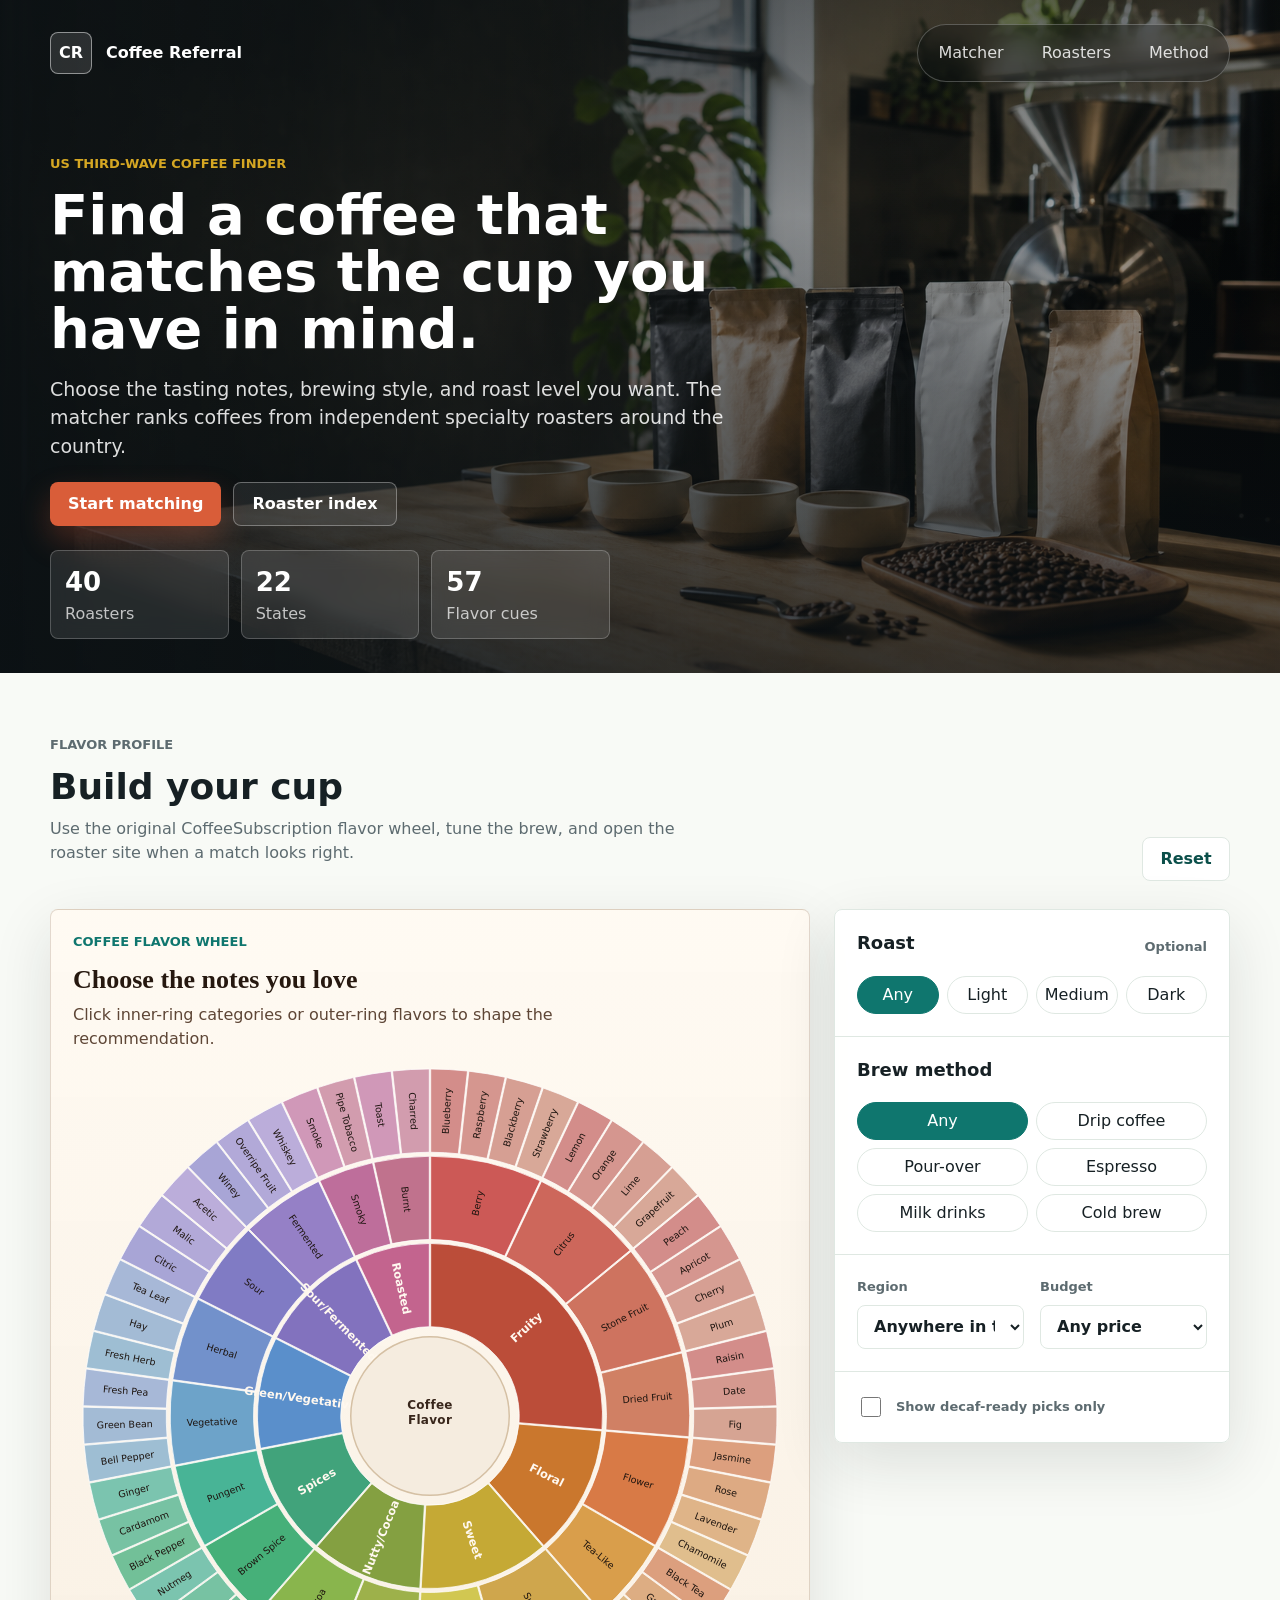
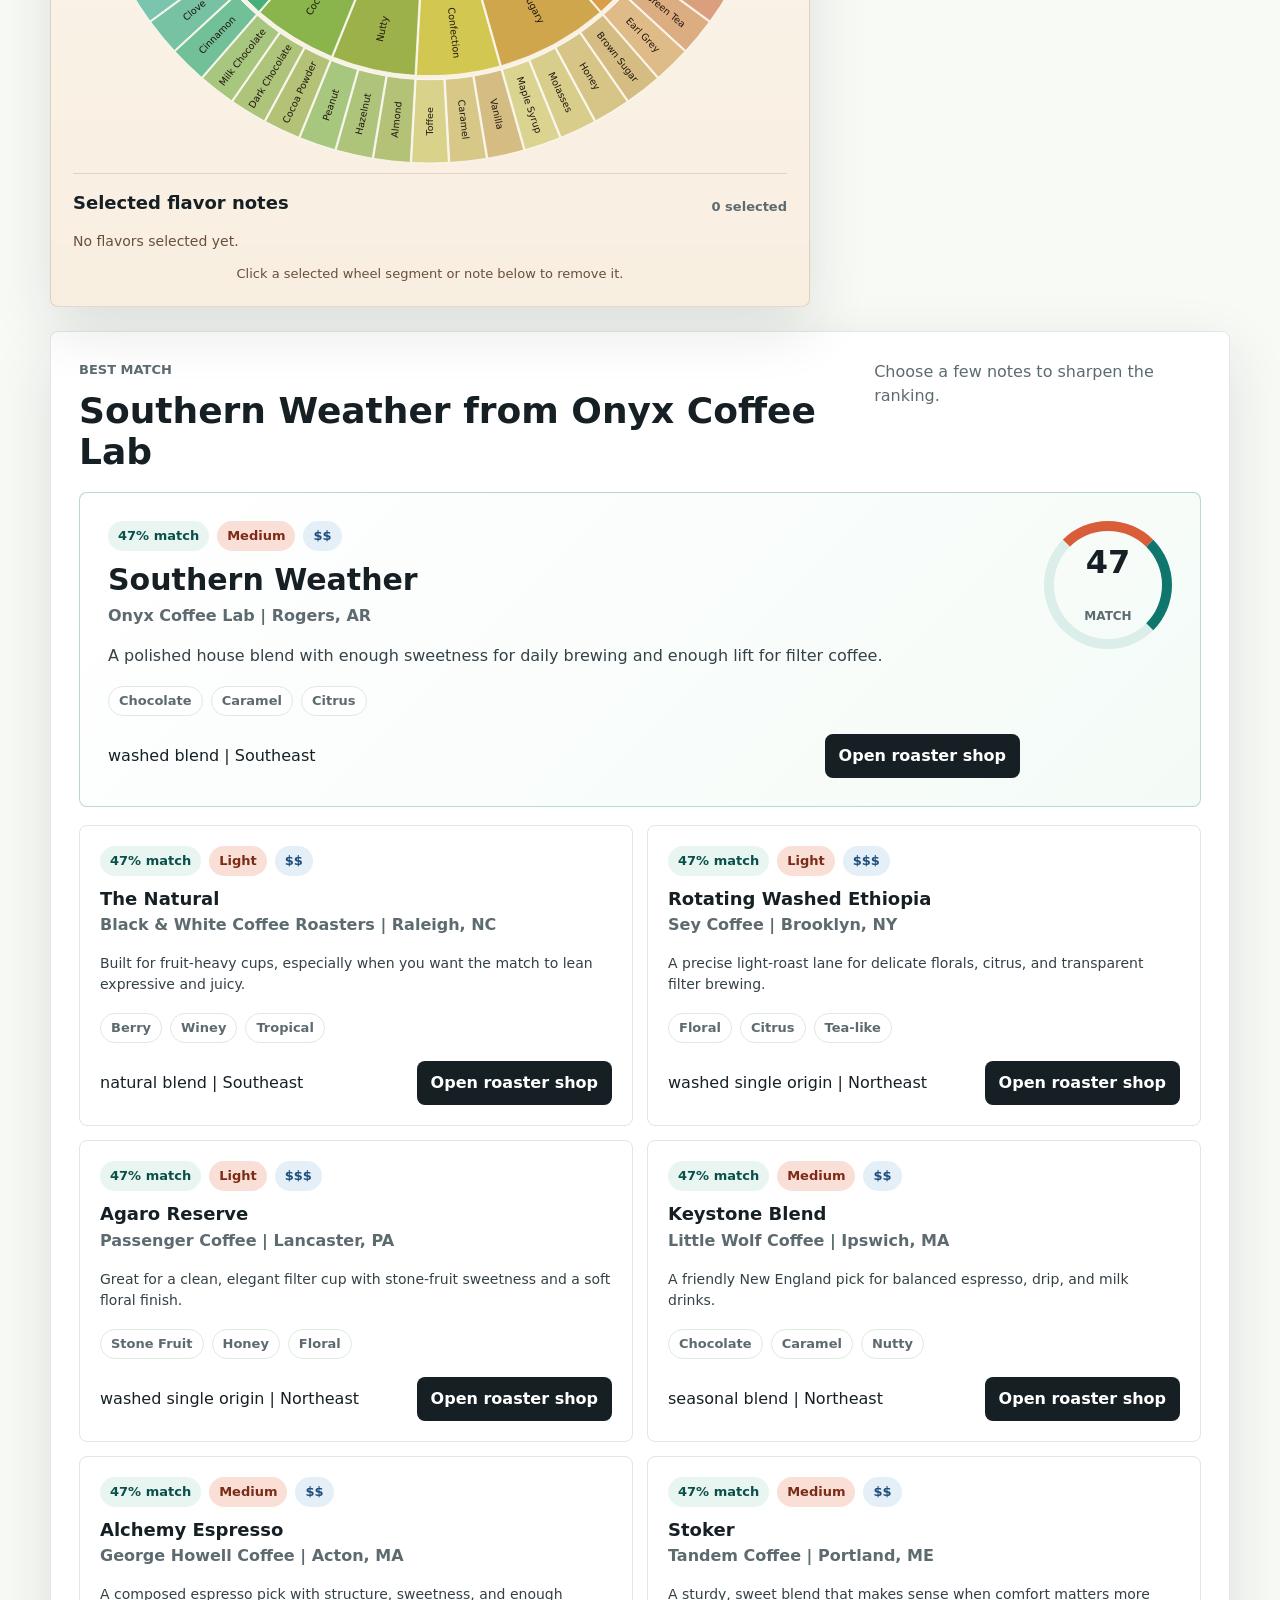
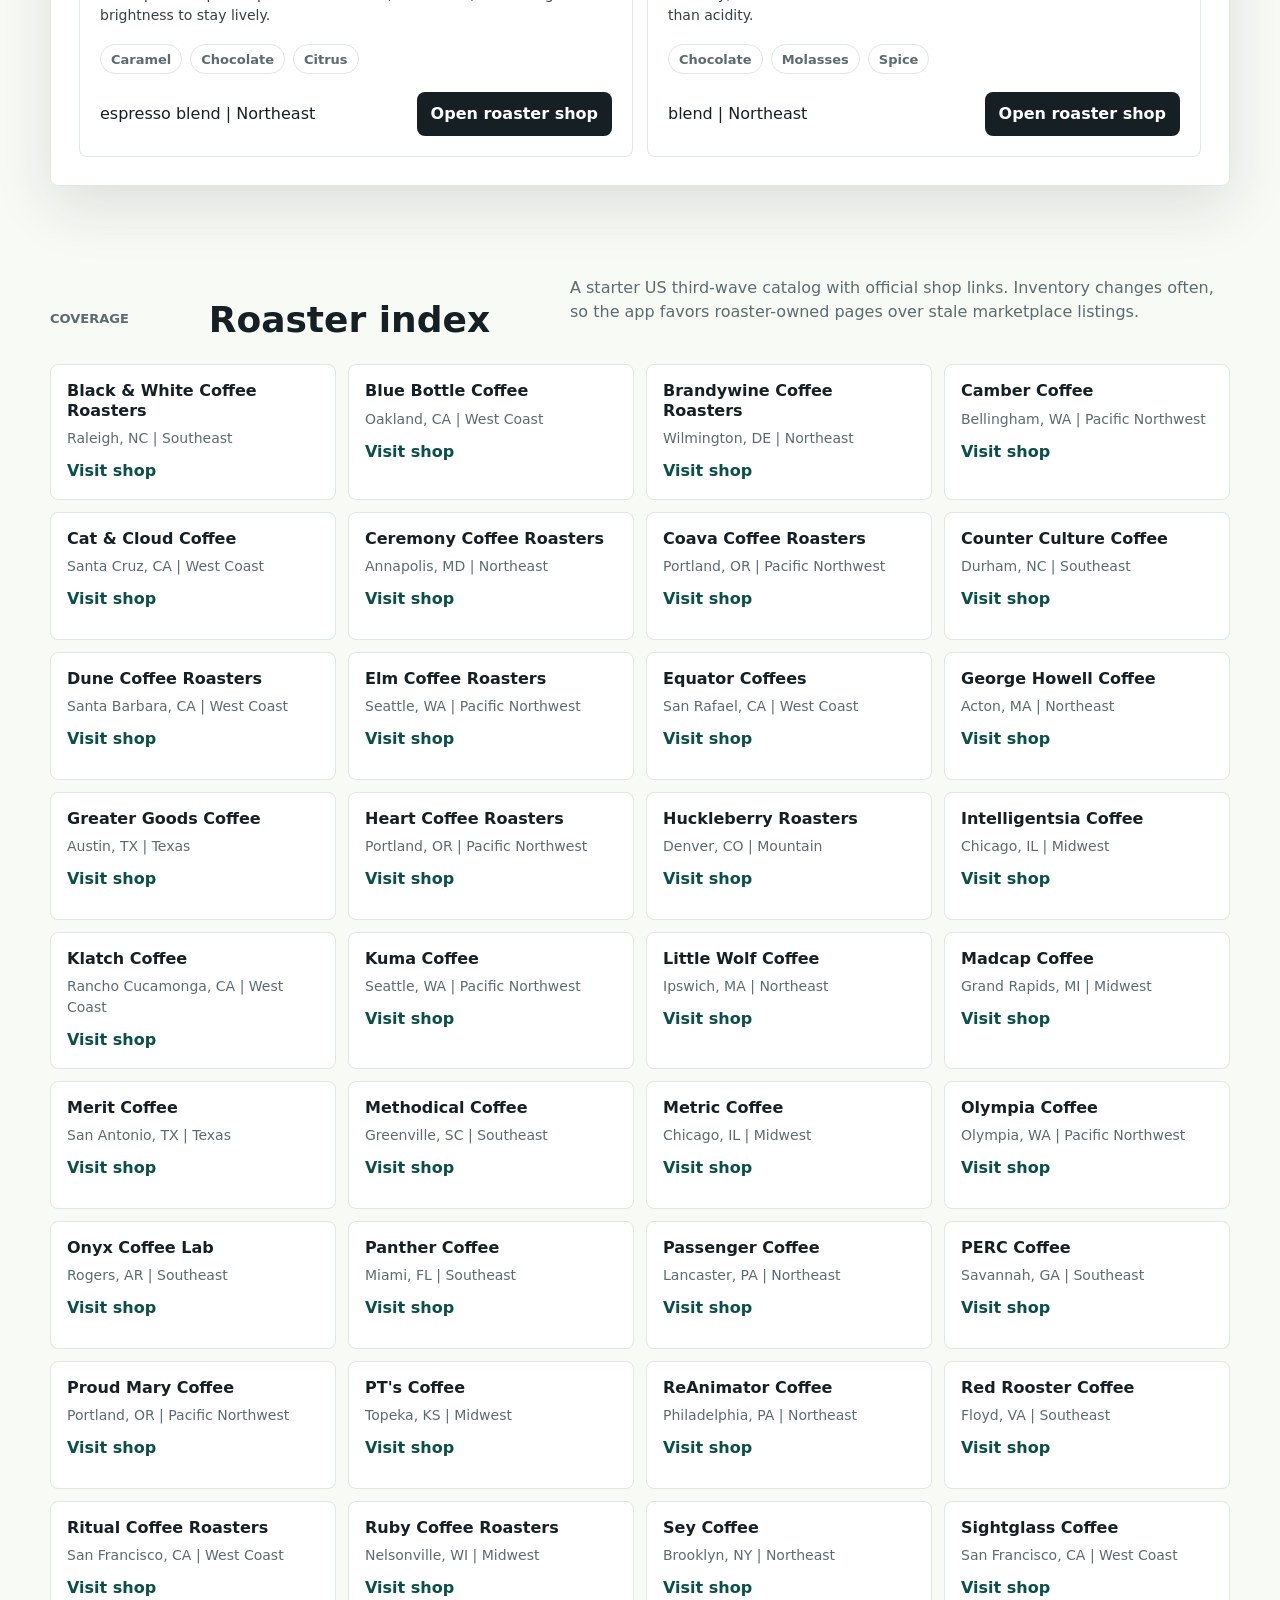
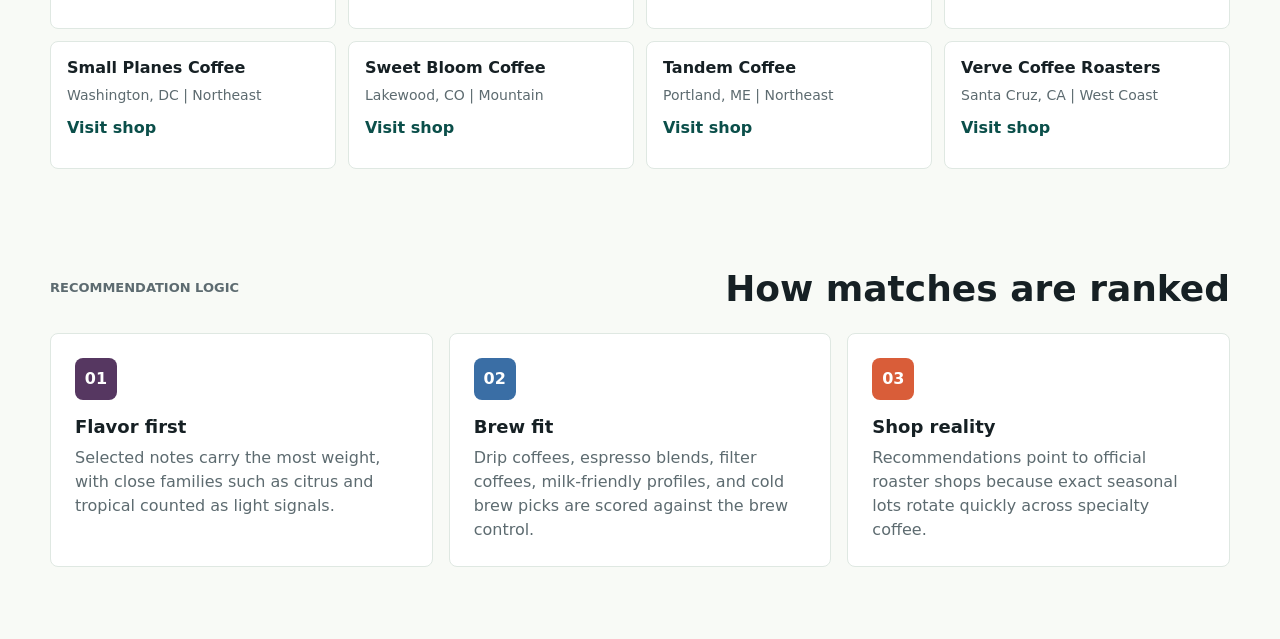
==== index.html @ 5229f2b5 "Removed the Adventure slider and added in Drip coffee." ====
<!doctype html>
<html lang="en">
  <head>
    <meta charset="utf-8">
    <meta name="viewport" content="width=device-width, initial-scale=1">
    <title>Coffee Referral | US Third-Wave Coffee Finder</title>
    <meta
      name="description"
      content="A flavor-first recommendation site for finding coffees from US third-wave roasters."
    >
    <link rel="stylesheet" href="styles.css?v=3">
    <script src="vendor/d3.min.js" defer></script>
    <script src="flavor-wheel.js?v=3" defer></script>
    <script src="app.js?v=3" defer></script>
  </head>
  <body>
    <header class="hero">
      <img
        class="hero__image"
        src="assets/coffee-roastery-hero.png"
        alt="Coffee tasting table with bags, cups, and roasting equipment"
      >
      <div class="hero__shade" aria-hidden="true"></div>

      <nav class="topbar" aria-label="Primary navigation">
        <a class="brand" href="#matcher" aria-label="Coffee Referral home">
          <span class="brand__mark" aria-hidden="true">CR</span>
          <span>Coffee Referral</span>
        </a>
        <div class="topbar__links">
          <a href="#matcher">Matcher</a>
          <a href="#roasterIndex">Roasters</a>
          <a href="#method">Method</a>
        </div>
      </nav>

      <section class="hero__content" aria-label="Coffee Referral introduction">
        <p class="eyebrow">US Third-Wave Coffee Finder</p>
        <h1>Find a coffee that matches the cup you have in mind.</h1>
        <p class="hero__copy">
          Choose the tasting notes, brewing style, and roast level you want. The matcher ranks coffees from independent specialty roasters around the country.
        </p>
        <div class="hero__actions" aria-label="Hero actions">
          <a class="button button--primary" href="#matcher">Start matching</a>
          <a class="button button--ghost" href="#roasterIndex">Roaster index</a>
        </div>
        <dl class="hero__metrics" aria-label="Catalog snapshot">
          <div>
            <dt data-stat="roasters">40</dt>
            <dd>Roasters</dd>
          </div>
          <div>
            <dt data-stat="states">21</dt>
            <dd>States</dd>
          </div>
          <div>
            <dt data-stat="notes">18</dt>
            <dd>Flavor cues</dd>
          </div>
        </dl>
      </section>
    </header>

    <main>
      <section class="match-studio" id="matcher">
        <div class="studio-heading">
          <div>
            <p class="eyebrow eyebrow--dark">Flavor profile</p>
            <h2>Build your cup</h2>
            <p>
              Use the original CoffeeSubscription flavor wheel, tune the brew, and open the roaster site when a match looks right.
            </p>
          </div>
          <button class="icon-button" id="resetButton" type="button" aria-label="Reset matcher">
            Reset
          </button>
        </div>

        <div class="studio-grid">
          <section class="wheel-panel" aria-label="Coffee flavor wheel selector">
            <div class="wheel-panel__header">
              <div>
                <p class="eyebrow eyebrow--dark">Coffee flavor wheel</p>
                <h3>Choose the notes you love</h3>
                <p>Click inner-ring categories or outer-ring flavors to shape the recommendation.</p>
              </div>
              <button class="wheel-panel__clear" id="clearFlavorButton" type="button" hidden>
                Clear
              </button>
            </div>
            <div class="wheel-panel__chart" id="flavorWheel"></div>
            <div class="wheel-panel__selection">
              <div class="block-header">
                <h3>Selected flavor notes</h3>
                <span id="selectedCount">0 selected</span>
              </div>
              <div class="selected-flavors" id="selectedFlavorList">
                <p>No flavors selected yet.</p>
              </div>
            </div>
            <p class="wheel-panel__hint">Click a selected wheel segment or note below to remove it.</p>
          </section>

          <aside class="filter-panel" aria-label="Coffee preference controls">
            <section class="control-block">
              <div class="block-header">
                <h3>Roast</h3>
                <span>Optional</span>
              </div>
              <div class="segmented" data-choice-group="roast" aria-label="Choose roast level">
                <button type="button" class="is-active" data-value="any">Any</button>
                <button type="button" data-value="light">Light</button>
                <button type="button" data-value="medium">Medium</button>
                <button type="button" data-value="dark">Dark</button>
              </div>
            </section>

            <section class="control-block">
              <div class="block-header">
                <h3>Brew method</h3>
              </div>
              <div class="segmented segmented--wrap" data-choice-group="brew" aria-label="Choose brew method">
                <button type="button" class="is-active" data-value="any">Any</button>
                <button type="button" data-value="drip">Drip coffee</button>
                <button type="button" data-value="pour-over">Pour-over</button>
                <button type="button" data-value="espresso">Espresso</button>
                <button type="button" data-value="milk">Milk drinks</button>
                <button type="button" data-value="cold">Cold brew</button>
              </div>
            </section>

            <section class="control-block control-grid">
              <label>
                <span>Region</span>
                <select id="regionSelect">
                  <option value="any">Anywhere in the US</option>
                  <option value="Northeast">Northeast</option>
                  <option value="Southeast">Southeast</option>
                  <option value="Midwest">Midwest</option>
                  <option value="Texas">Texas</option>
                  <option value="Mountain">Mountain</option>
                  <option value="West Coast">West Coast</option>
                  <option value="Pacific Northwest">Pacific Northwest</option>
                </select>
              </label>

              <label>
                <span>Budget</span>
                <select id="budgetSelect">
                  <option value="any">Any price</option>
                  <option value="$">$ everyday</option>
                  <option value="$$">$$ specialty</option>
                  <option value="$$$">$$$ splurge</option>
                </select>
              </label>
            </section>

            <section class="control-block control-block--last">
              <label class="toggle">
                <input id="decafToggle" type="checkbox">
                <span>Show decaf-ready picks only</span>
              </label>
            </section>
          </aside>
        </div>

        <section class="results-panel" aria-label="Recommended coffees">
          <div class="results-toolbar">
            <div>
              <p class="eyebrow eyebrow--dark">Best match</p>
              <h2 id="resultHeadline">Ready when you are</h2>
            </div>
            <p id="selectionSummary">Choose a few notes to sharpen the ranking.</p>
          </div>

          <div id="primaryMatch" aria-live="polite"></div>
          <div class="secondary-grid" id="resultList" aria-label="More recommendations"></div>
        </section>
      </section>

      <section class="roaster-band" id="roasterIndex">
        <div class="section-heading">
          <p class="eyebrow eyebrow--dark">Coverage</p>
          <h2>Roaster index</h2>
          <p>
            A starter US third-wave catalog with official shop links. Inventory changes often, so the app favors roaster-owned pages over stale marketplace listings.
          </p>
        </div>
        <div class="roaster-index" id="roasterGrid"></div>
      </section>

      <section class="method-band" id="method">
        <div class="section-heading">
          <p class="eyebrow eyebrow--dark">Recommendation logic</p>
          <h2>How matches are ranked</h2>
        </div>
        <div class="method-grid">
          <article>
            <span>01</span>
            <h3>Flavor first</h3>
            <p>Selected notes carry the most weight, with close families such as citrus and tropical counted as light signals.</p>
          </article>
          <article>
            <span>02</span>
            <h3>Brew fit</h3>
            <p>Drip coffees, espresso blends, filter coffees, milk-friendly profiles, and cold brew picks are scored against the brew control.</p>
          </article>
          <article>
            <span>03</span>
            <h3>Shop reality</h3>
            <p>Recommendations point to official roaster shops because exact seasonal lots rotate quickly across specialty coffee.</p>
          </article>
        </div>
      </section>
    </main>
  </body>
</html>
---- styles.css ----
:root {
  --ink: #162024;
  --muted: #5d6b70;
  --paper: #f8faf6;
  --surface: #ffffff;
  --line: #dfe8e2;
  --teal: #0f766e;
  --teal-dark: #0b4f4a;
  --coral: #d95d39;
  --gold: #d5a723;
  --plum: #563761;
  --blue: #3a6ea5;
  --shadow: 0 20px 60px rgba(22, 32, 36, 0.12);
}

* {
  box-sizing: border-box;
}

html {
  scroll-behavior: smooth;
}

body {
  margin: 0;
  color: var(--ink);
  background: var(--paper);
  font-family: Inter, ui-sans-serif, system-ui, -apple-system, BlinkMacSystemFont, "Segoe UI", sans-serif;
  font-size: 16px;
  line-height: 1.5;
}

body,
button,
input,
select {
  letter-spacing: 0;
}

a {
  color: inherit;
  text-decoration: none;
}

button,
select,
input {
  font: inherit;
}

button {
  cursor: pointer;
}

.hero {
  position: relative;
  min-height: 560px;
  display: grid;
  align-items: stretch;
  overflow: hidden;
  color: #fff;
}

.hero__image,
.hero__shade {
  position: absolute;
  inset: 0;
  width: 100%;
  height: 100%;
}

.hero__image {
  object-fit: cover;
  object-position: center;
}

.hero__shade {
  background:
    linear-gradient(90deg, rgba(12, 18, 21, 0.78), rgba(12, 18, 21, 0.44) 45%, rgba(12, 18, 21, 0.18)),
    linear-gradient(180deg, rgba(12, 18, 21, 0.5), rgba(12, 18, 21, 0.18) 32%, rgba(12, 18, 21, 0.72));
}

.topbar,
.hero__content {
  position: relative;
  z-index: 1;
  width: min(1180px, calc(100% - 40px));
  margin: 0 auto;
}

.topbar {
  display: flex;
  justify-content: space-between;
  align-items: center;
  gap: 24px;
  padding: 24px 0;
}

.brand,
.topbar__links {
  display: flex;
  align-items: center;
  gap: 14px;
}

.brand {
  font-weight: 800;
}

.brand__mark {
  display: grid;
  place-items: center;
  width: 42px;
  height: 42px;
  border: 1px solid rgba(255, 255, 255, 0.48);
  background: rgba(255, 255, 255, 0.12);
  border-radius: 8px;
}

.topbar__links {
  padding: 8px;
  border: 1px solid rgba(255, 255, 255, 0.24);
  background: rgba(11, 16, 18, 0.28);
  border-radius: 999px;
  backdrop-filter: blur(12px);
}

.topbar__links a {
  padding: 8px 12px;
  border-radius: 999px;
  color: rgba(255, 255, 255, 0.84);
}

.topbar__links a:hover,
.topbar__links a:focus-visible {
  color: #fff;
  background: rgba(255, 255, 255, 0.12);
  outline: none;
}

.hero__content {
  align-self: end;
  padding: 48px 0 34px;
}

.eyebrow {
  margin: 0 0 12px;
  color: var(--gold);
  font-size: 13px;
  font-weight: 800;
  text-transform: uppercase;
}

.eyebrow--dark {
  color: var(--teal);
}

h1,
h2,
h3,
p {
  margin-top: 0;
}

h1 {
  max-width: 790px;
  margin-bottom: 18px;
  font-size: 56px;
  line-height: 1.02;
}

h2 {
  margin-bottom: 10px;
  font-size: 36px;
  line-height: 1.12;
}

h3 {
  margin-bottom: 8px;
  font-size: 18px;
  line-height: 1.2;
}

.hero__copy {
  max-width: 680px;
  color: rgba(255, 255, 255, 0.86);
  font-size: 19px;
}

.hero__actions {
  display: flex;
  flex-wrap: wrap;
  gap: 12px;
  margin-top: 22px;
}

.button,
.icon-button,
.shop-link {
  display: inline-flex;
  align-items: center;
  justify-content: center;
  min-height: 44px;
  border-radius: 8px;
  font-weight: 800;
  transition: transform 160ms ease, box-shadow 160ms ease, background 160ms ease, border-color 160ms ease;
}

.button {
  padding: 0 18px;
}

.button:hover,
.icon-button:hover,
.shop-link:hover {
  transform: translateY(-1px);
}

.button--primary {
  color: #fff;
  background: var(--coral);
  box-shadow: 0 14px 30px rgba(217, 93, 57, 0.28);
}

.button--ghost {
  border: 1px solid rgba(255, 255, 255, 0.32);
  color: #fff;
  background: rgba(255, 255, 255, 0.08);
}

.hero__metrics {
  display: grid;
  grid-template-columns: repeat(3, minmax(120px, 1fr));
  gap: 12px;
  max-width: 560px;
  margin: 24px 0 0;
}

.hero__metrics div {
  padding: 12px 14px;
  border: 1px solid rgba(255, 255, 255, 0.22);
  background: rgba(255, 255, 255, 0.1);
  border-radius: 8px;
  backdrop-filter: blur(10px);
}

.hero__metrics dt {
  font-size: 26px;
  font-weight: 900;
}

.hero__metrics dd {
  margin: 0;
  color: rgba(255, 255, 255, 0.72);
}

.match-studio,
.roaster-band,
.method-band {
  width: min(1180px, calc(100% - 40px));
  margin: 0 auto;
}

.match-studio {
  padding: 62px 0;
}

.studio-heading,
.section-heading,
.results-toolbar {
  display: flex;
  justify-content: space-between;
  align-items: end;
  gap: 28px;
}

.studio-heading p,
.section-heading p,
.results-toolbar p {
  max-width: 660px;
  color: var(--muted);
}

.icon-button {
  min-width: 88px;
  padding: 0 16px;
  border: 1px solid var(--line);
  color: var(--teal-dark);
  background: var(--surface);
}

.studio-grid {
  display: grid;
  grid-template-columns: minmax(0, 760px) minmax(300px, 1fr);
  gap: 24px;
  margin-top: 28px;
  align-items: start;
}

.wheel-panel,
.filter-panel,
.results-panel {
  border: 1px solid var(--line);
  background: rgba(255, 255, 255, 0.92);
  border-radius: 8px;
  box-shadow: var(--shadow);
}

.filter-panel {
  position: sticky;
  top: 18px;
}

.wheel-panel {
  padding: 22px;
  background: linear-gradient(180deg, rgba(255, 250, 242, 0.95), rgba(248, 238, 224, 0.98));
  border-color: rgba(100, 66, 42, 0.18);
}

.wheel-panel__header {
  display: flex;
  justify-content: space-between;
  align-items: start;
  gap: 20px;
}

.wheel-panel__header h3 {
  margin-bottom: 8px;
  color: #26180f;
  font-family: Georgia, "Times New Roman", serif;
  font-size: 26px;
}

.wheel-panel__header p:not(.eyebrow) {
  max-width: 520px;
  margin-bottom: 0;
  color: #5e4636;
}

.wheel-panel__clear {
  min-height: 38px;
  padding: 0 14px;
  border: 0;
  border-radius: 999px;
  color: #fff8ef;
  background: #2a1b12;
  font-weight: 800;
}

.wheel-panel__clear:hover,
.wheel-panel__clear:focus-visible {
  background: #462c1f;
  outline: none;
}

.wheel-panel__chart {
  width: 100%;
  max-width: 760px;
  min-height: 340px;
  margin: 8px auto 0;
  overflow: hidden;
}

.wheel-panel__chart svg {
  display: block;
  width: 100%;
  height: auto;
}

.wheel-panel__chart path:focus-visible {
  outline: none;
  stroke: #101719;
  stroke-width: 3;
}

.wheel-panel__selection {
  padding-top: 18px;
  border-top: 1px solid rgba(100, 66, 42, 0.16);
}

.wheel-panel__selection .block-header {
  margin-bottom: 10px;
}

.selected-flavors {
  display: flex;
  flex-wrap: wrap;
  gap: 8px;
}

.selected-flavors p {
  margin: 0;
  color: #6b4e3d;
  font-size: 14px;
}

.selected-flavor {
  min-height: 34px;
  padding: 0 11px;
  border: 1px solid rgba(100, 66, 42, 0.24);
  border-radius: 999px;
  color: #38261b;
  background: #fffaf2;
  font-weight: 800;
}

.selected-flavor:hover,
.selected-flavor:focus-visible {
  border-color: #8d5a34;
  outline: none;
}

.wheel-panel__hint {
  margin: 12px 0 0;
  color: #6b4e3d;
  font-size: 13px;
  text-align: center;
}

.control-block {
  padding: 22px;
  border-bottom: 1px solid var(--line);
}

.control-block--last {
  border-bottom: 0;
}

.block-header {
  display: flex;
  justify-content: space-between;
  align-items: center;
  gap: 16px;
  margin-bottom: 14px;
}

.block-header span,
label span {
  color: var(--muted);
  font-size: 13px;
  font-weight: 700;
}

.tag-row,
.card-tags {
  display: flex;
  flex-wrap: wrap;
  gap: 8px;
}

.segmented button {
  min-height: 38px;
  border: 1px solid var(--line);
  border-radius: 999px;
  color: var(--ink);
  background: #fff;
}

.segmented button:hover,
.segmented button:focus-visible {
  border-color: rgba(15, 118, 110, 0.45);
  outline: none;
}

.segmented button.is-active {
  border-color: var(--teal);
  color: #fff;
  background: var(--teal);
}

.segmented {
  display: grid;
  grid-template-columns: repeat(4, 1fr);
  gap: 8px;
}

.segmented--wrap {
  grid-template-columns: repeat(2, 1fr);
}

.control-grid {
  display: grid;
  grid-template-columns: 1fr 1fr;
  gap: 16px;
}

label {
  display: grid;
  gap: 8px;
  font-weight: 800;
}

select {
  width: 100%;
  min-height: 44px;
  border: 1px solid var(--line);
  border-radius: 8px;
  color: var(--ink);
  background: #fff;
  padding: 0 12px;
}

.toggle {
  grid-template-columns: auto 1fr;
  align-items: center;
  gap: 12px;
}

.toggle input {
  width: 20px;
  height: 20px;
  accent-color: var(--teal);
}

.results-panel {
  margin-top: 24px;
  padding: 28px;
}

.results-toolbar {
  align-items: start;
  margin-bottom: 20px;
}

.results-toolbar h2 {
  margin-bottom: 0;
}

.result-card {
  border: 1px solid var(--line);
  background: #fff;
  border-radius: 8px;
}

.result-card--primary {
  display: grid;
  grid-template-columns: 1fr auto;
  gap: 24px;
  padding: 28px;
  margin-bottom: 18px;
  border-color: rgba(15, 118, 110, 0.28);
  background: linear-gradient(135deg, #fff, #f4fbf7);
}

.result-card--small {
  padding: 20px;
}

.result-meta,
.roaster-location,
.card-foot {
  display: flex;
  flex-wrap: wrap;
  gap: 8px;
  align-items: center;
}

.result-meta {
  margin-bottom: 12px;
}

.pill {
  display: inline-flex;
  align-items: center;
  min-height: 30px;
  padding: 0 10px;
  border-radius: 999px;
  color: var(--teal-dark);
  background: #e8f5f1;
  font-size: 13px;
  font-weight: 800;
}

.pill--coral {
  color: #7b2b17;
  background: #f9dfd5;
}

.pill--blue {
  color: #1f4e7d;
  background: #e4eff8;
}

.coffee-title {
  margin-bottom: 6px;
  font-size: 30px;
  line-height: 1.15;
}

.roaster-name {
  margin-bottom: 16px;
  color: var(--muted);
  font-weight: 800;
}

.result-reason {
  margin-bottom: 18px;
  color: #344146;
}

.card-tags {
  margin: 0 0 18px;
  padding: 0;
  list-style: none;
}

.card-tags li {
  display: inline-flex;
  min-height: 30px;
  align-items: center;
  padding: 0 10px;
  border: 1px solid var(--line);
  border-radius: 999px;
  color: var(--muted);
  background: #fff;
  font-size: 13px;
  font-weight: 800;
}

.score-dial {
  display: grid;
  place-items: center;
  align-self: start;
  width: 128px;
  height: 128px;
  border: 10px solid #dceee9;
  border-top-color: var(--coral);
  border-right-color: var(--teal);
  border-radius: 50%;
  color: var(--ink);
}

.score-dial strong {
  display: block;
  font-size: 32px;
  line-height: 1;
  text-align: center;
}

.score-dial span {
  color: var(--muted);
  font-size: 12px;
  font-weight: 800;
  text-transform: uppercase;
}

.shop-link {
  min-width: 152px;
  padding: 0 14px;
  color: #fff;
  background: var(--ink);
}

.card-foot {
  justify-content: space-between;
  margin-top: 18px;
}

.secondary-grid {
  display: grid;
  grid-template-columns: repeat(2, minmax(0, 1fr));
  gap: 14px;
}

.result-card--small h3 {
  margin-bottom: 4px;
}

.result-card--small .result-reason {
  font-size: 14px;
}

.roaster-band,
.method-band {
  padding: 28px 0 72px;
}

.section-heading {
  margin-bottom: 24px;
}

.section-heading h2 {
  margin-bottom: 0;
}

.roaster-index {
  display: grid;
  grid-template-columns: repeat(4, minmax(0, 1fr));
  gap: 12px;
}

.roaster-tile,
.method-grid article {
  border: 1px solid var(--line);
  border-radius: 8px;
  background: #fff;
}

.roaster-tile {
  min-height: 128px;
  padding: 16px;
}

.roaster-tile h3 {
  margin-bottom: 8px;
  font-size: 16px;
}

.roaster-tile p {
  margin-bottom: 10px;
  color: var(--muted);
  font-size: 14px;
}

.roaster-tile a {
  color: var(--teal-dark);
  font-weight: 800;
}

.method-grid {
  display: grid;
  grid-template-columns: repeat(3, minmax(0, 1fr));
  gap: 16px;
}

.method-grid article {
  padding: 24px;
}

.method-grid span {
  display: inline-flex;
  align-items: center;
  justify-content: center;
  width: 42px;
  height: 42px;
  margin-bottom: 16px;
  border-radius: 8px;
  color: #fff;
  background: var(--plum);
  font-weight: 900;
}

.method-grid article:nth-child(2) span {
  background: var(--blue);
}

.method-grid article:nth-child(3) span {
  background: var(--coral);
}

.method-grid p {
  margin-bottom: 0;
  color: var(--muted);
}

@media (max-width: 980px) {
  .hero {
    min-height: 540px;
  }

  h1 {
    font-size: 46px;
  }

  h2 {
    font-size: 30px;
  }

  .studio-grid,
  .result-card--primary {
    grid-template-columns: 1fr;
  }

  .filter-panel {
    position: static;
  }

  .wheel-panel__chart {
    max-width: 680px;
  }

  .score-dial {
    width: 108px;
    height: 108px;
  }

  .roaster-index {
    grid-template-columns: repeat(2, minmax(0, 1fr));
  }
}

@media (max-width: 720px) {
  .topbar,
  .hero__content,
  .match-studio,
  .roaster-band,
  .method-band {
    width: min(100% - 28px, 1180px);
  }

  .topbar {
    align-items: flex-start;
    padding-top: 16px;
  }

  .topbar__links {
    display: none;
  }

  .hero {
    min-height: 600px;
  }

  .hero__content {
    padding-top: 34px;
    padding-bottom: 30px;
  }

  h1 {
    font-size: 38px;
  }

  h2 {
    font-size: 26px;
  }

  .hero__copy {
    font-size: 17px;
  }

  .studio-heading,
  .section-heading,
  .results-toolbar,
  .card-foot {
    align-items: stretch;
    flex-direction: column;
  }

  .control-grid,
  .secondary-grid,
  .method-grid,
  .roaster-index {
    grid-template-columns: 1fr;
  }

  .segmented,
  .segmented--wrap {
    grid-template-columns: 1fr 1fr;
  }

  .hero__metrics {
    grid-template-columns: repeat(3, minmax(0, 1fr));
    gap: 8px;
  }

  .hero__metrics div {
    padding: 10px;
  }

  .hero__metrics dt {
    font-size: 22px;
  }

  .hero__metrics dd {
    font-size: 11px;
  }

  .results-panel {
    padding: 18px;
  }

  .wheel-panel {
    padding: 14px;
  }

  .wheel-panel__header {
    flex-direction: column;
  }

  .wheel-panel__chart {
    min-height: 320px;
  }

  .result-card--primary {
    padding: 20px;
  }

  .coffee-title {
    font-size: 24px;
  }
}
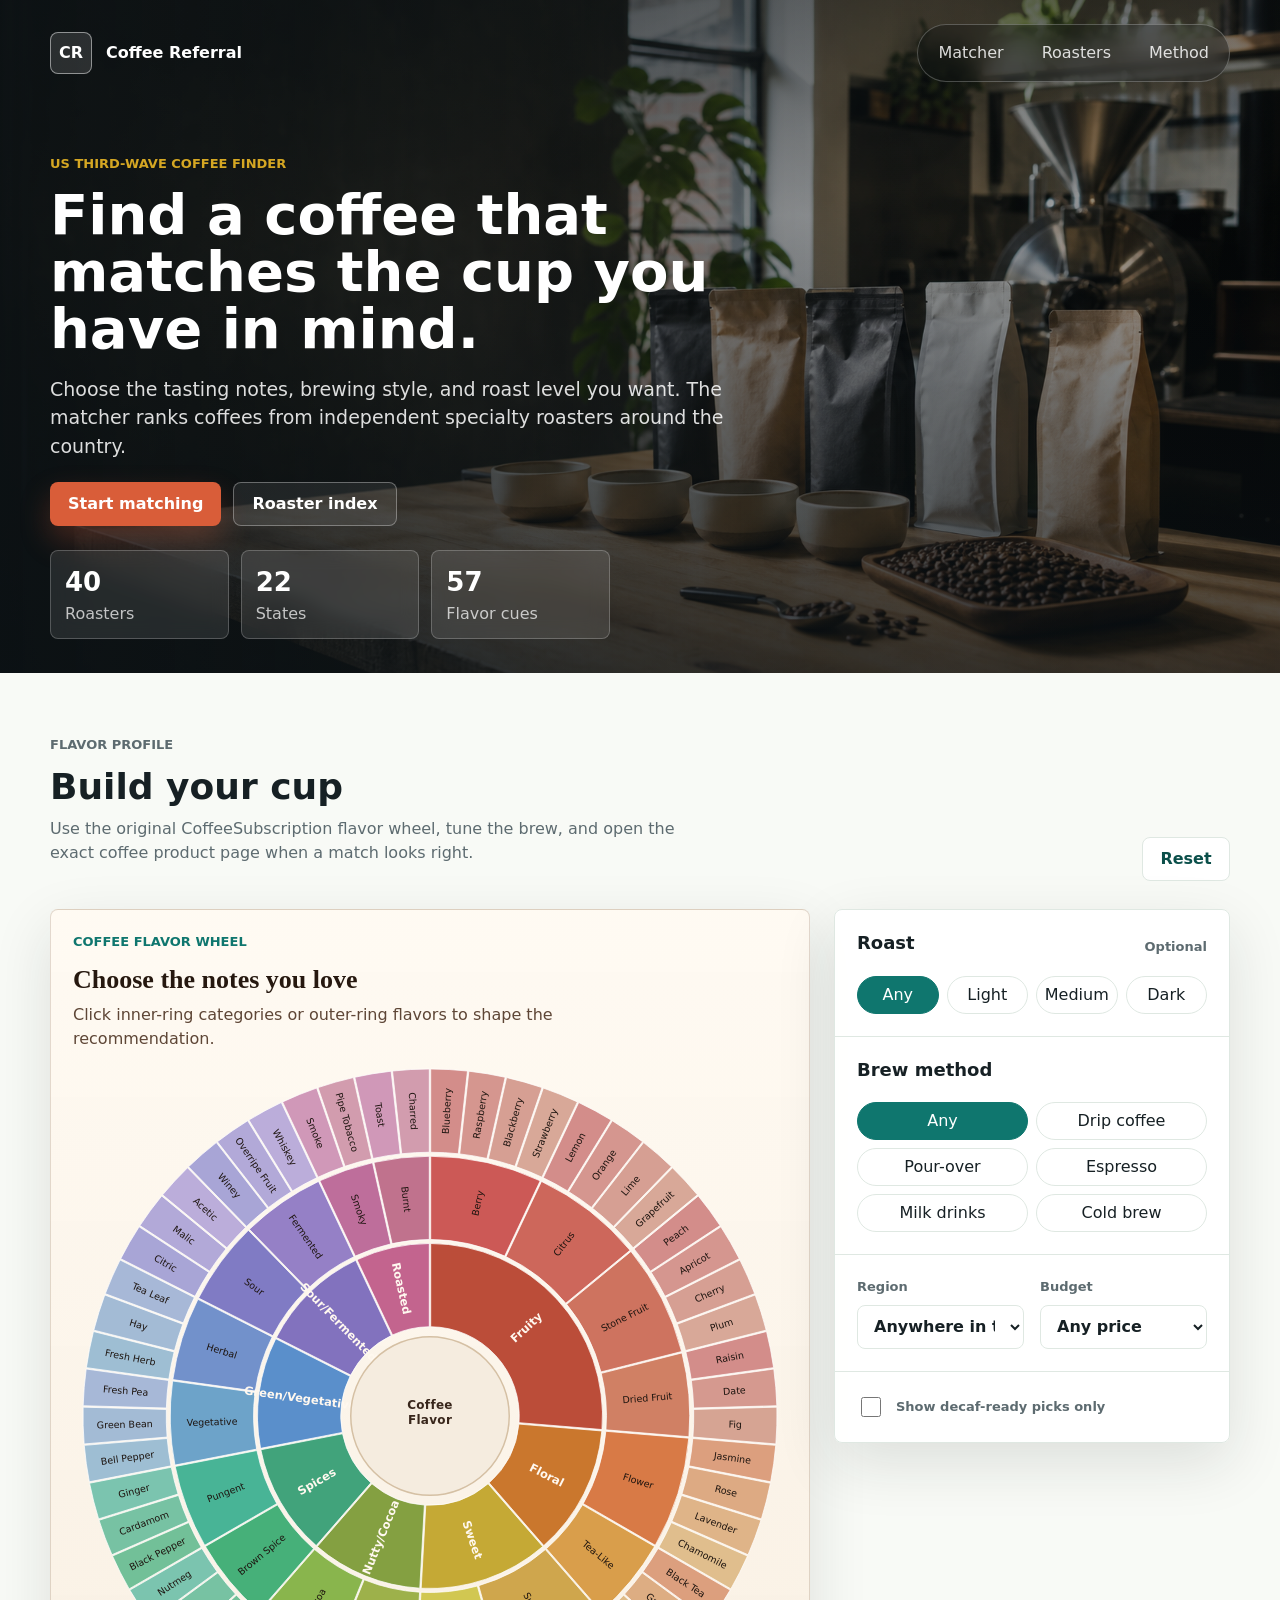
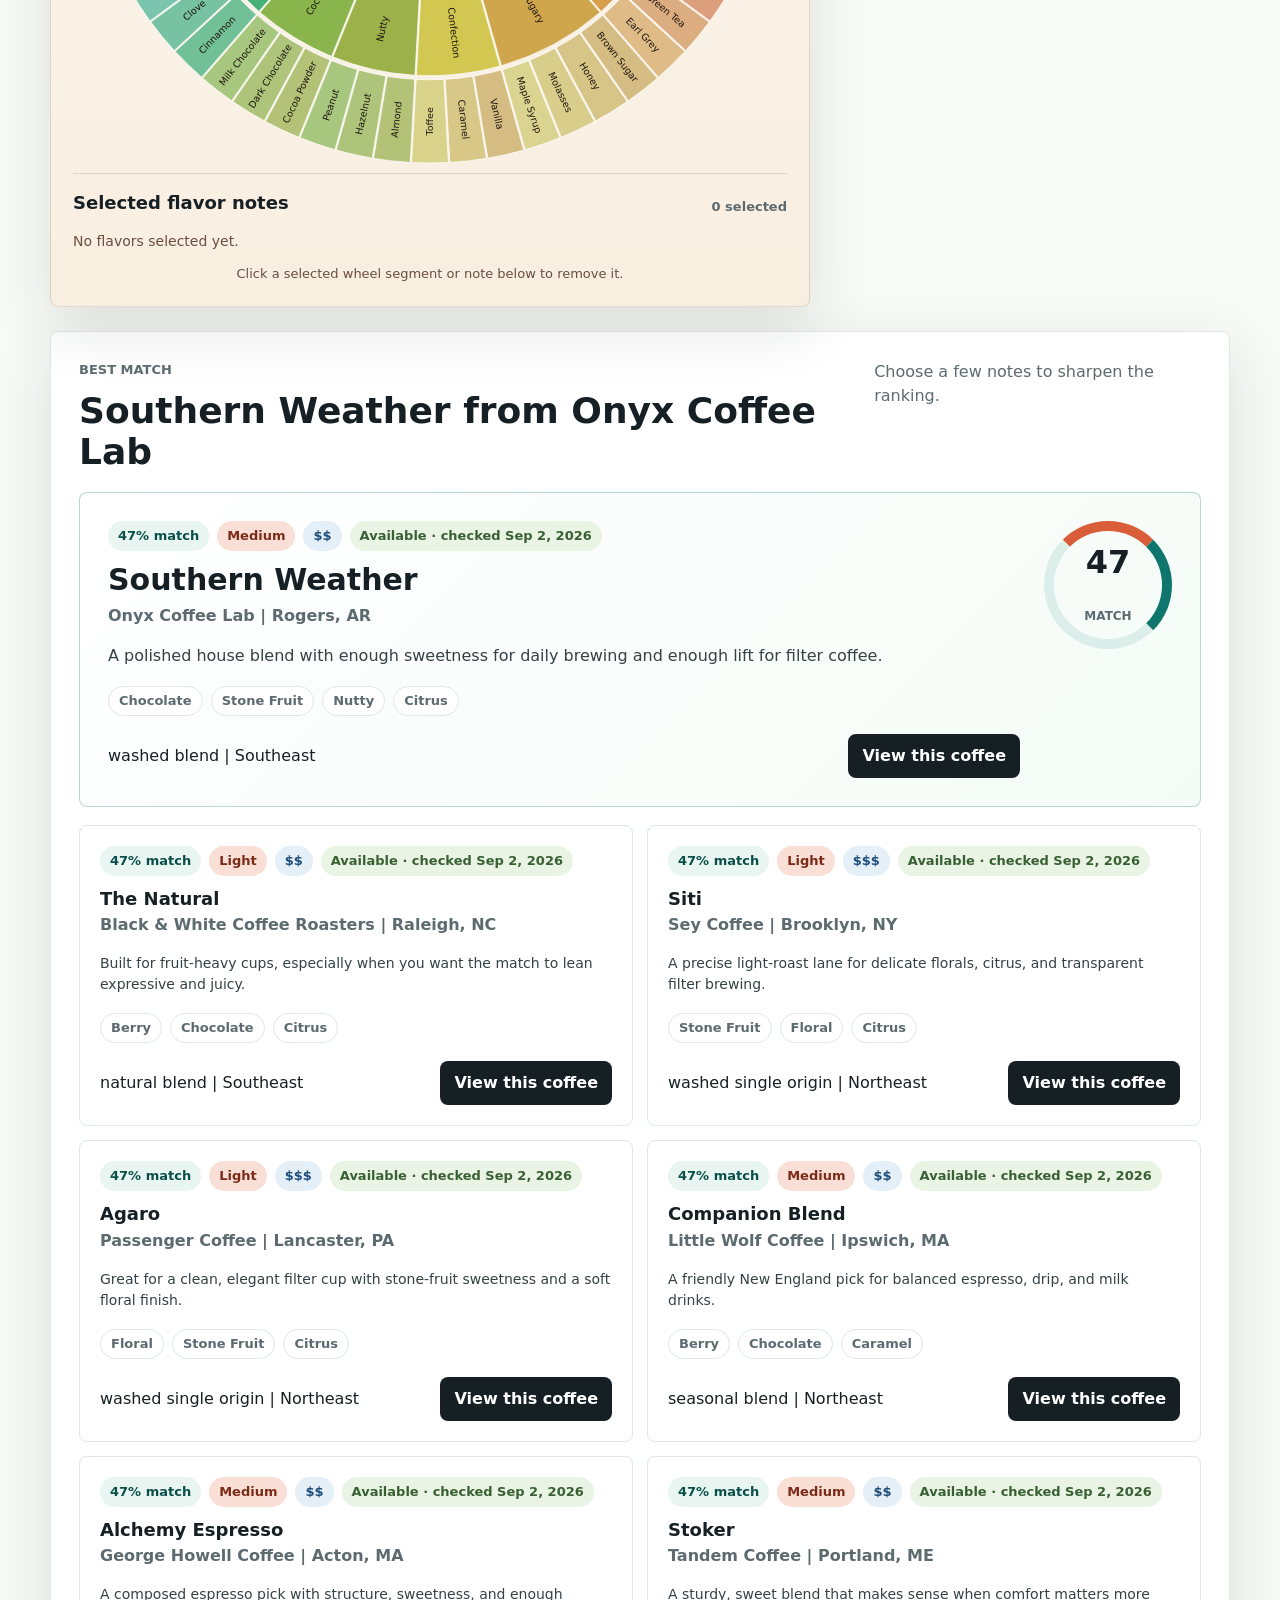
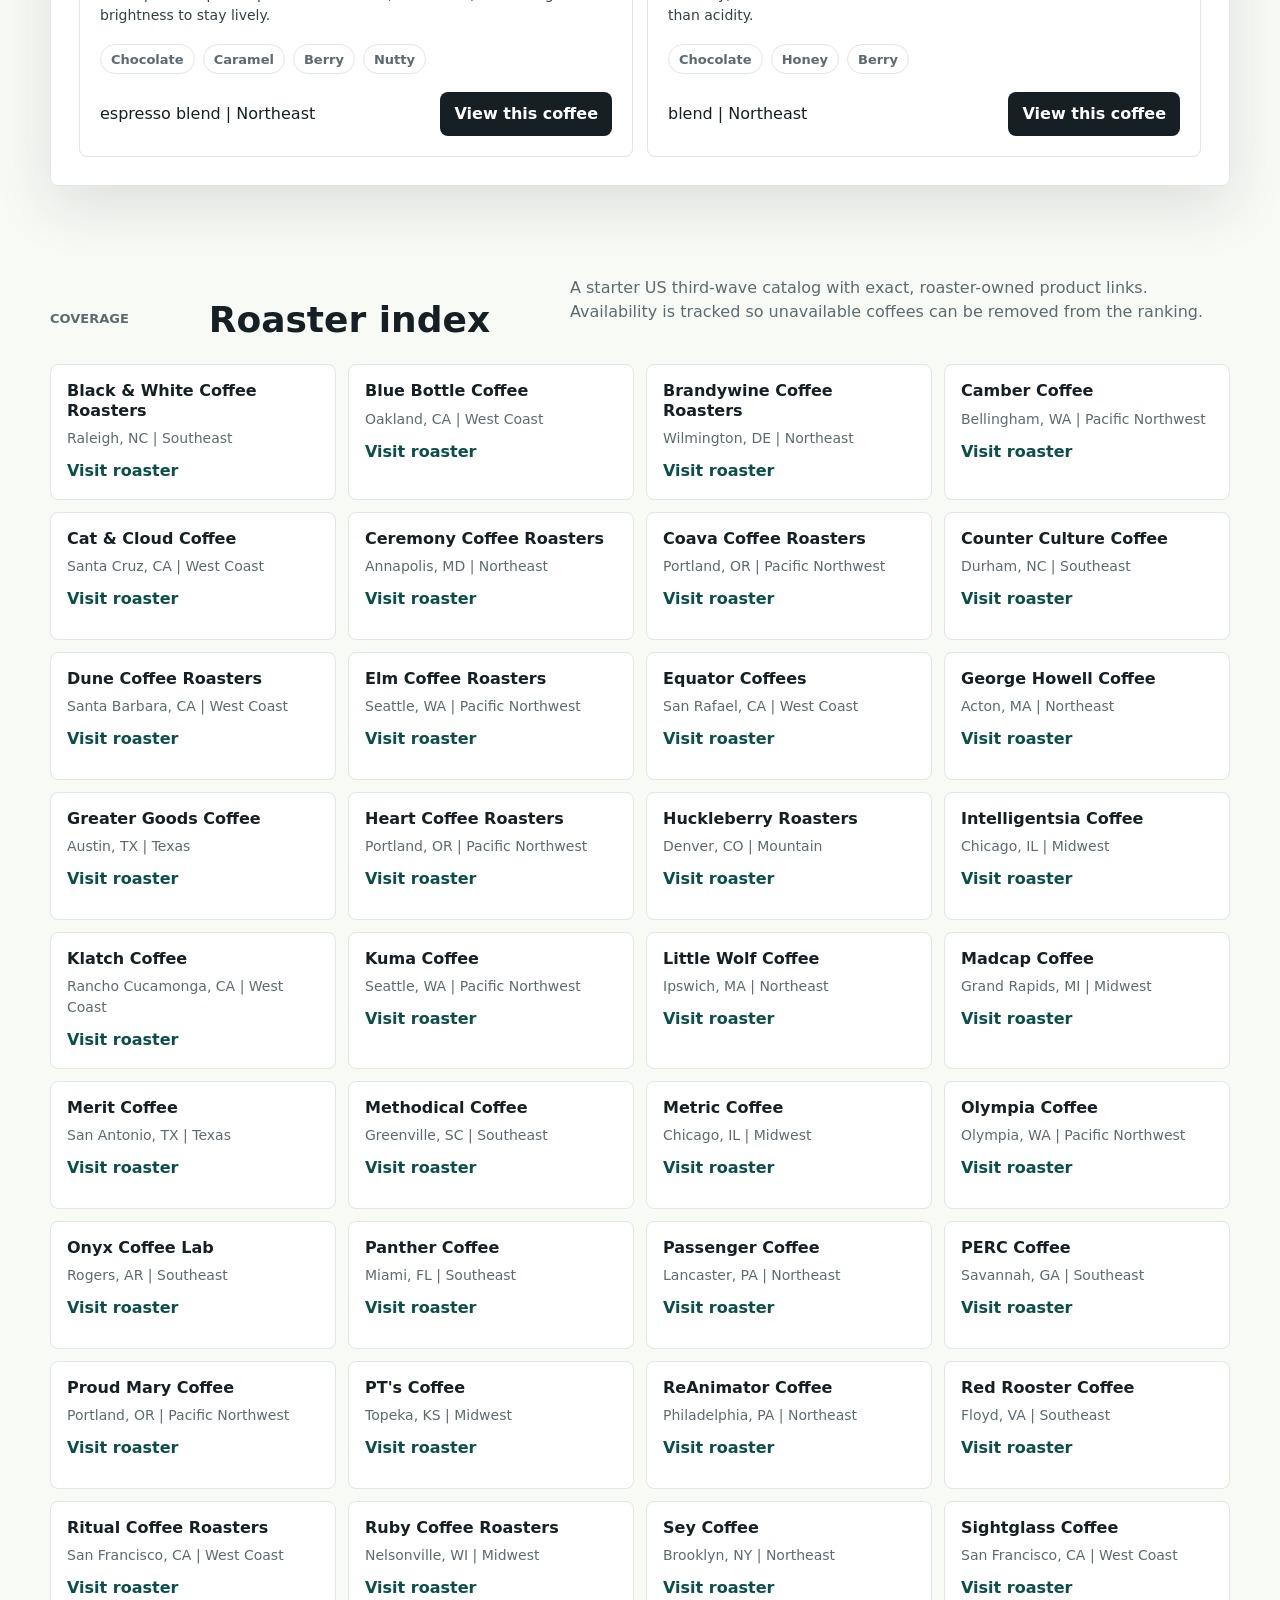
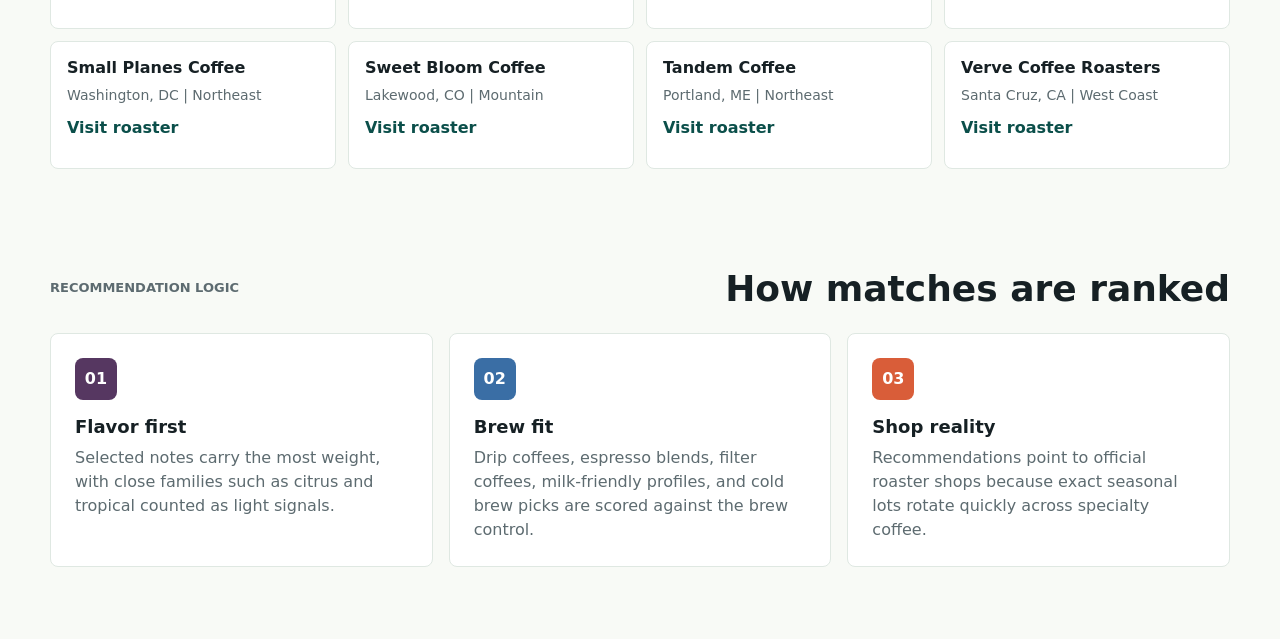
==== commit 903b764d: "Link recommendations to specific coffees" ====
--- a/index.html
+++ b/index.html
@@ -8,10 +8,10 @@
       name="description"
       content="A flavor-first recommendation site for finding coffees from US third-wave roasters."
     >
-    <link rel="stylesheet" href="styles.css?v=3">
+    <link rel="stylesheet" href="styles.css?v=5">
     <script src="vendor/d3.min.js" defer></script>
-    <script src="flavor-wheel.js?v=3" defer></script>
-    <script src="app.js?v=3" defer></script>
+    <script src="flavor-wheel.js?v=5" defer></script>
+    <script src="app.js?v=5" defer></script>
   </head>
   <body>
     <header class="hero">
@@ -68,7 +68,7 @@
             <p class="eyebrow eyebrow--dark">Flavor profile</p>
             <h2>Build your cup</h2>
             <p>
-              Use the original CoffeeSubscription flavor wheel, tune the brew, and open the roaster site when a match looks right.
+              Use the original CoffeeSubscription flavor wheel, tune the brew, and open the exact coffee product page when a match looks right.
             </p>
           </div>
           <button class="icon-button" id="resetButton" type="button" aria-label="Reset matcher">
@@ -183,7 +183,7 @@
           <p class="eyebrow eyebrow--dark">Coverage</p>
           <h2>Roaster index</h2>
           <p>
-            A starter US third-wave catalog with official shop links. Inventory changes often, so the app favors roaster-owned pages over stale marketplace listings.
+            A starter US third-wave catalog with exact, roaster-owned product links. Availability is tracked so unavailable coffees can be removed from the ranking.
           </p>
         </div>
         <div class="roaster-index" id="roasterGrid"></div>
--- a/styles.css
+++ b/styles.css
@@ -581,6 +581,11 @@
   background: #e4eff8;
 }
 
+.pill--available {
+  color: #386032;
+  background: #eaf4e5;
+}
+
 .coffee-title {
   margin-bottom: 6px;
   font-size: 30px;
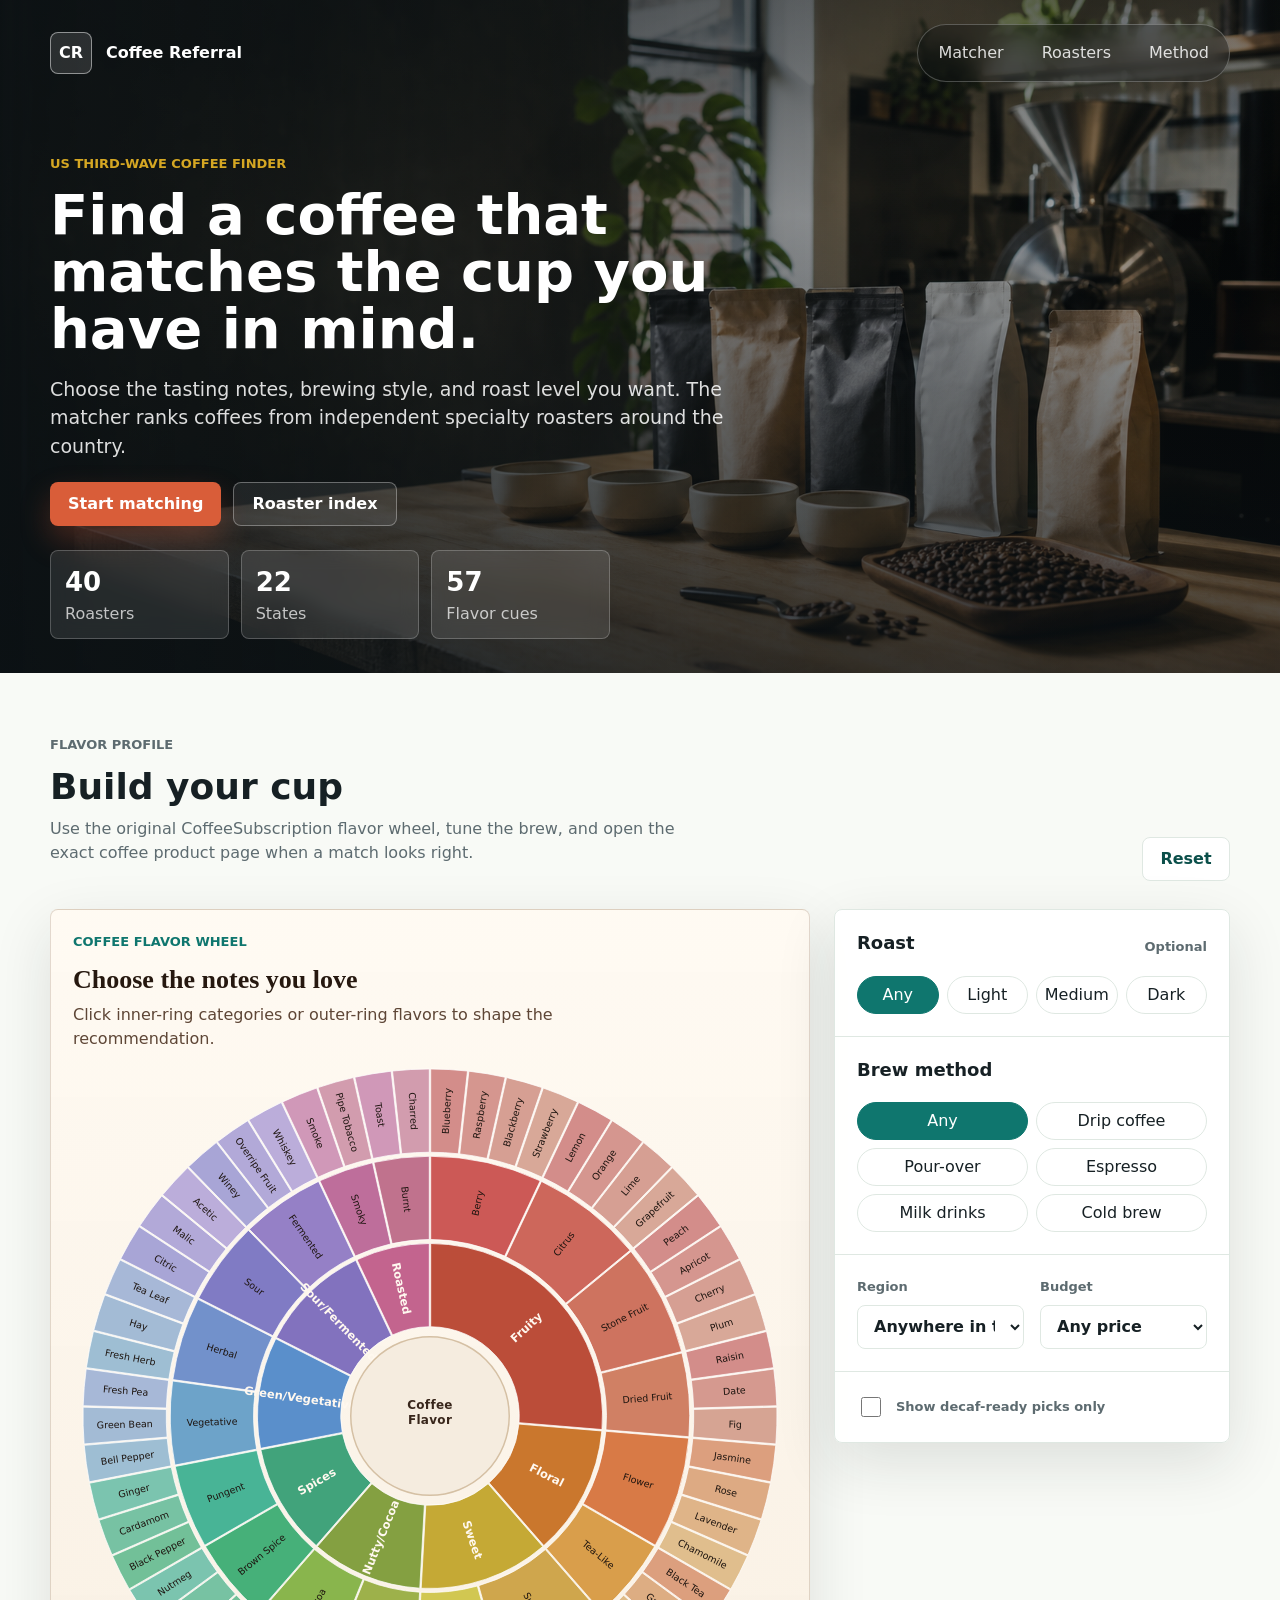
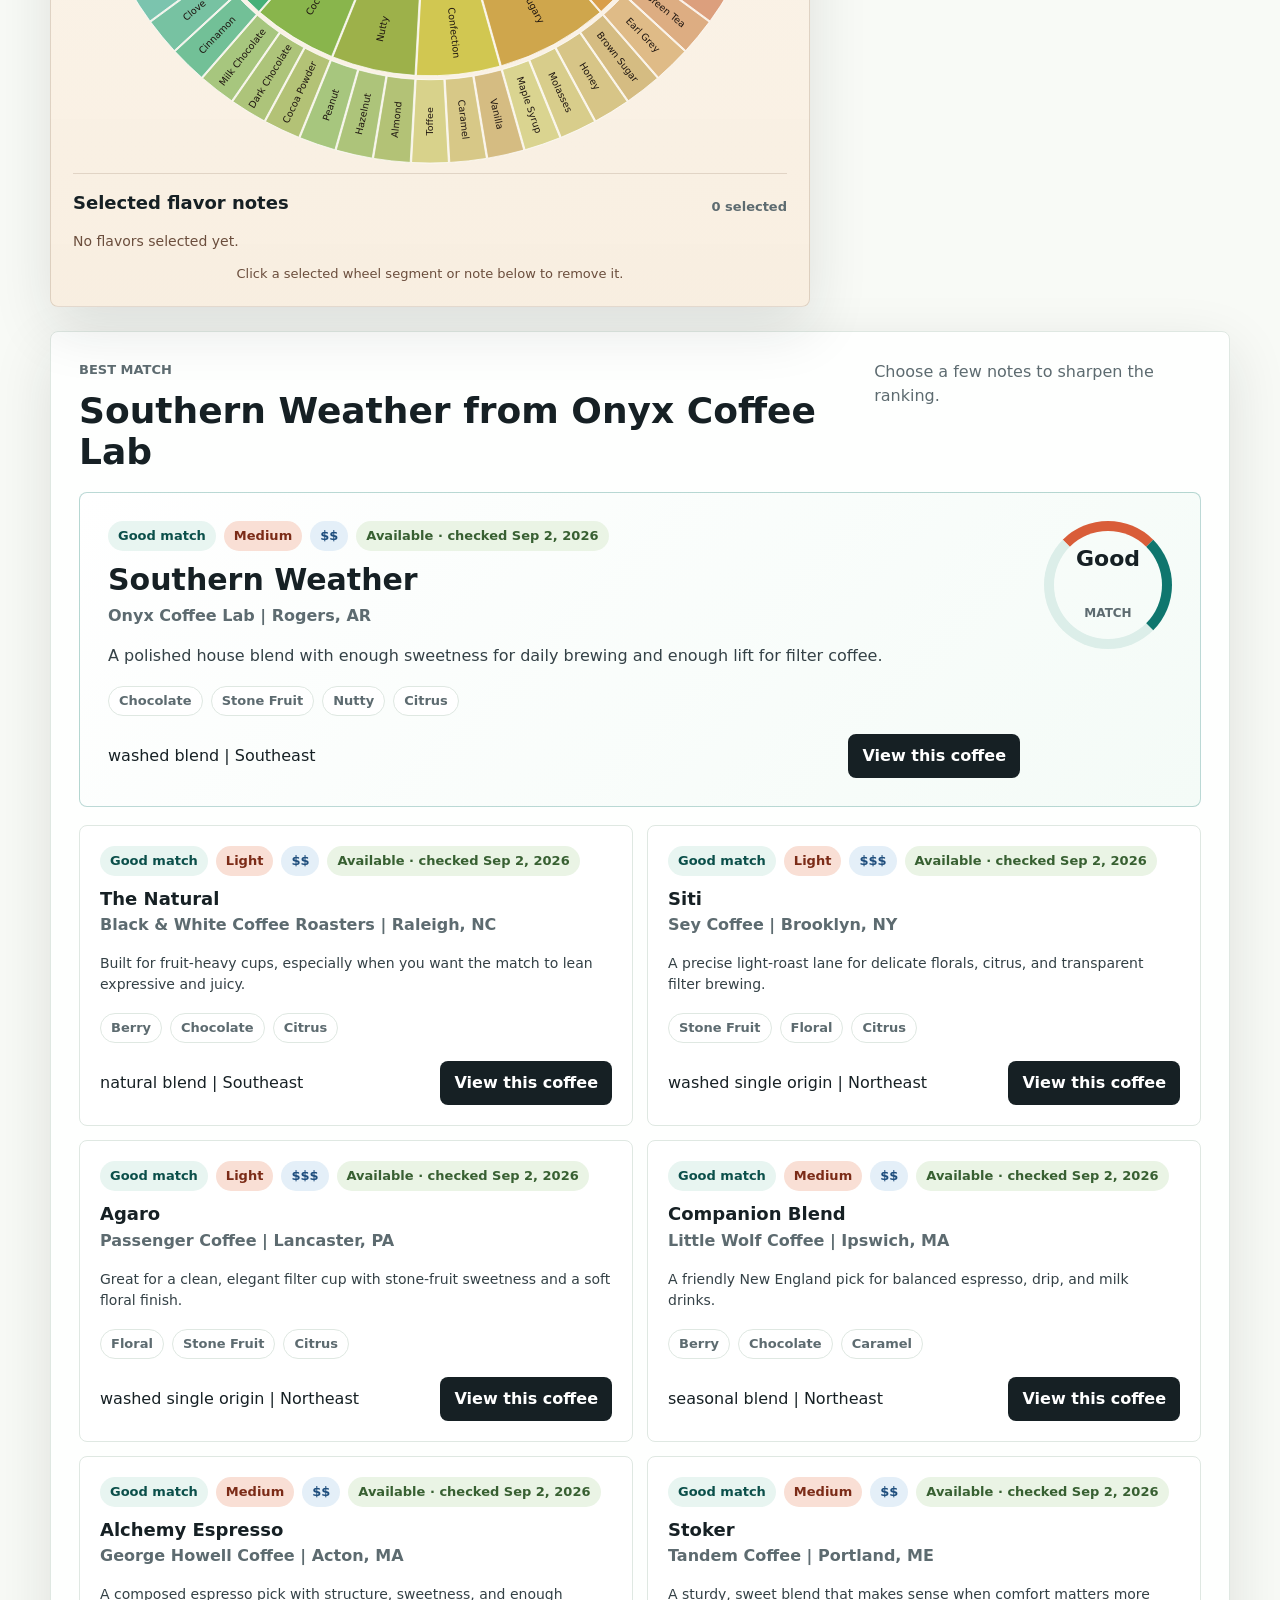
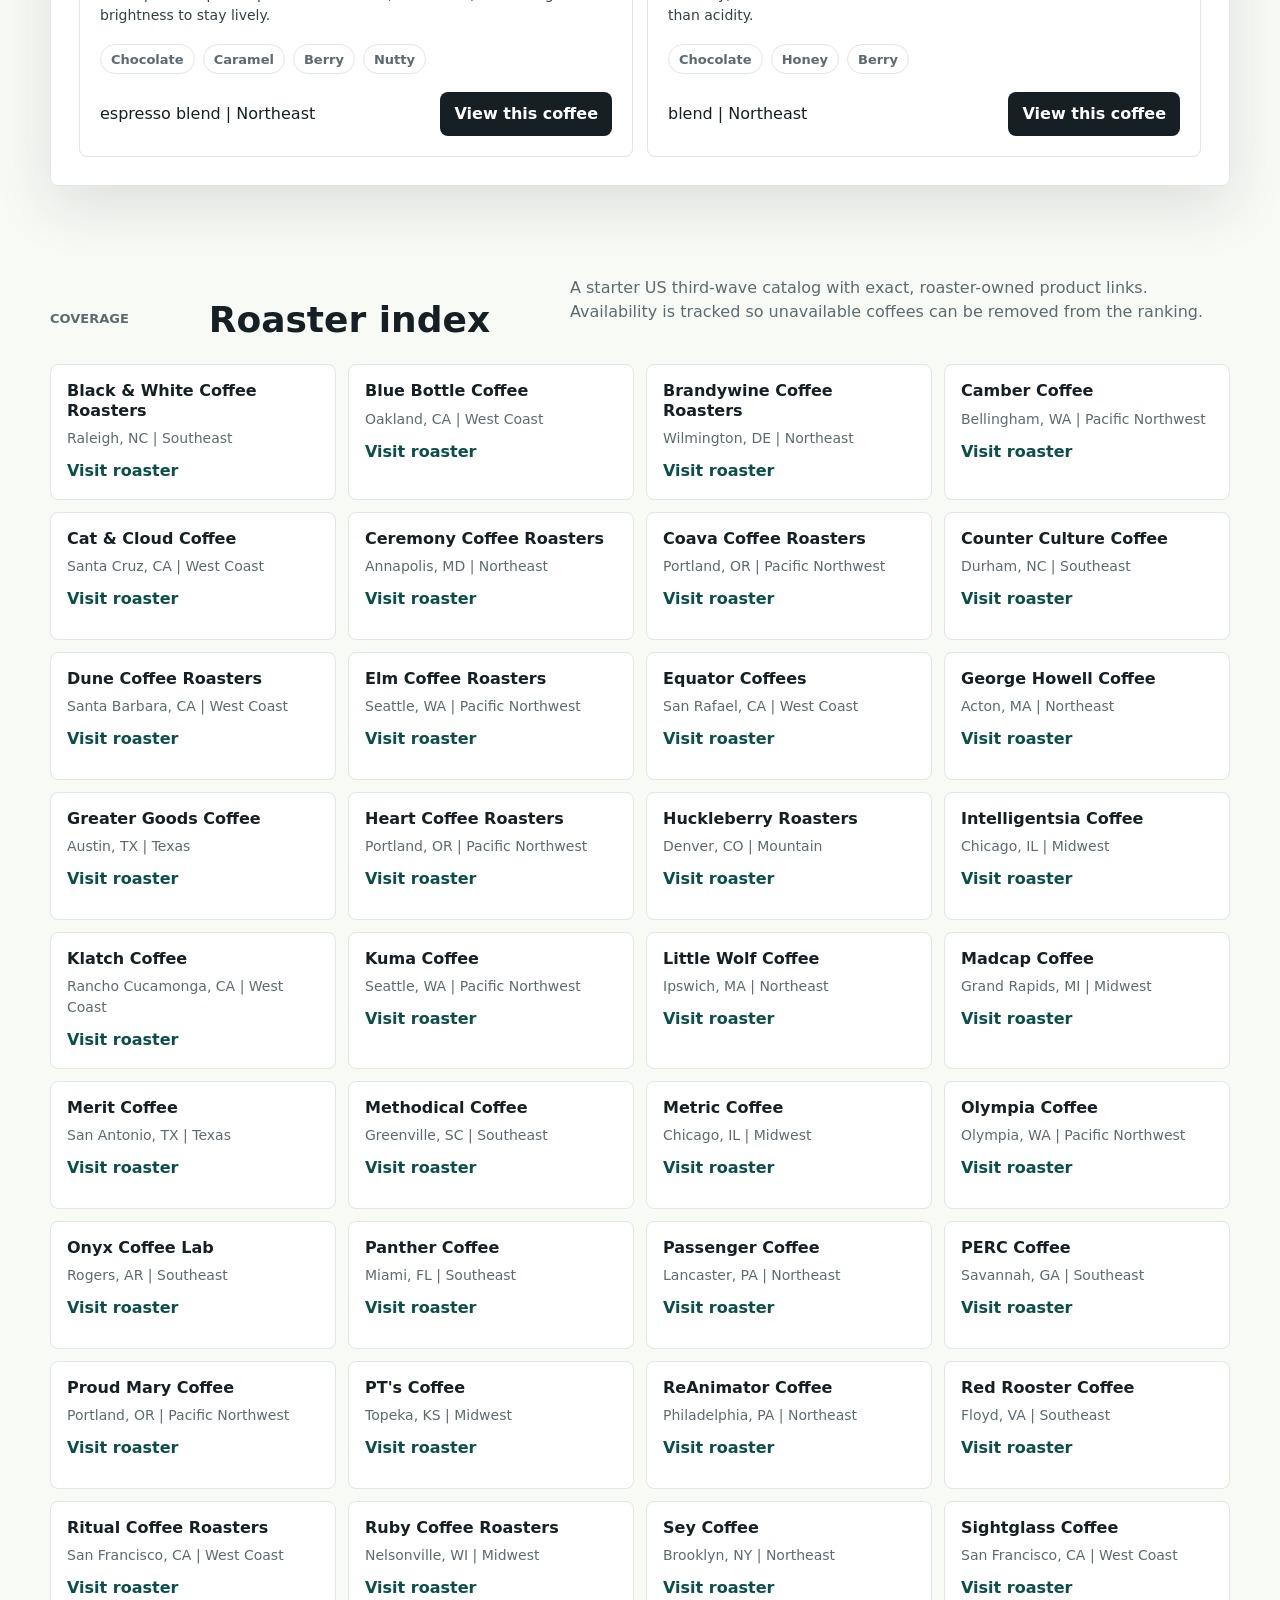
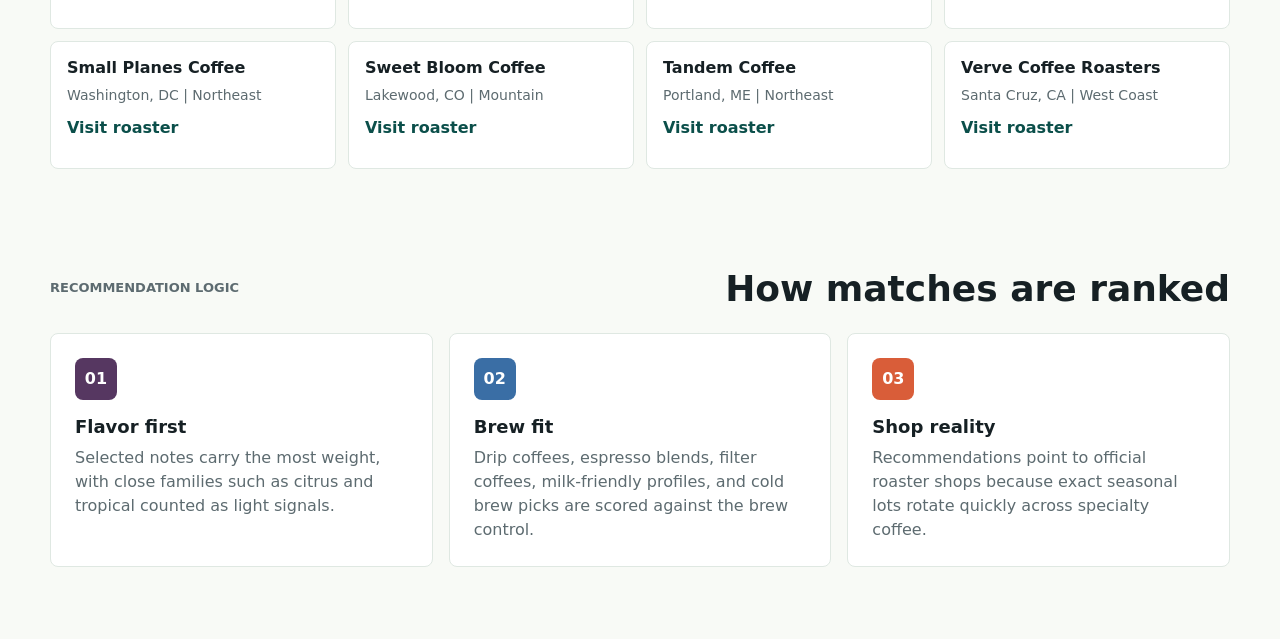
==== commit 43da7625: "Present recommendation scores as match tiers" ====
--- a/index.html
+++ b/index.html
@@ -8,10 +8,10 @@
       name="description"
       content="A flavor-first recommendation site for finding coffees from US third-wave roasters."
     >
-    <link rel="stylesheet" href="styles.css?v=5">
+    <link rel="stylesheet" href="styles.css?v=6">
     <script src="vendor/d3.min.js" defer></script>
-    <script src="flavor-wheel.js?v=5" defer></script>
-    <script src="app.js?v=5" defer></script>
+    <script src="flavor-wheel.js?v=6" defer></script>
+    <script src="app.js?v=6" defer></script>
   </head>
   <body>
     <header class="hero">
--- a/styles.css
+++ b/styles.css
@@ -637,7 +637,8 @@
 
 .score-dial strong {
   display: block;
-  font-size: 32px;
+  max-width: 100px;
+  font-size: 22px;
   line-height: 1;
   text-align: center;
 }
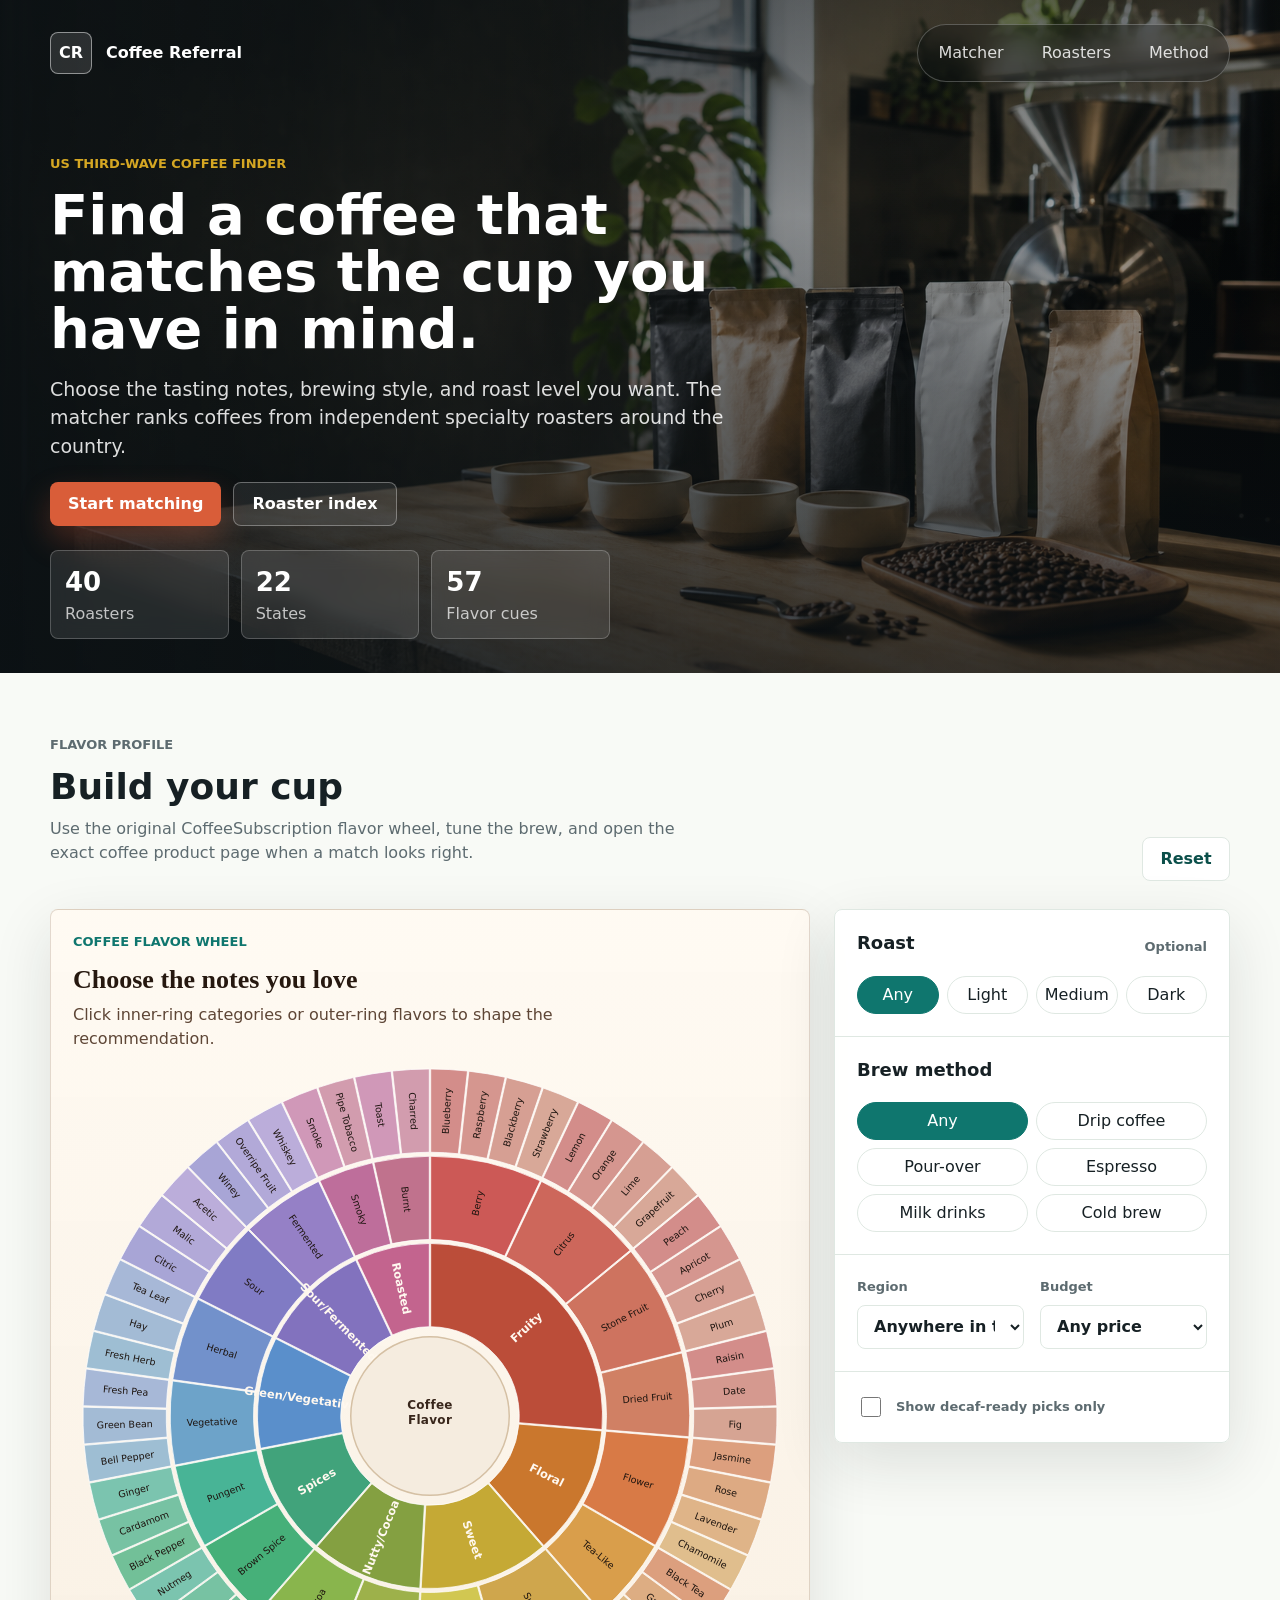
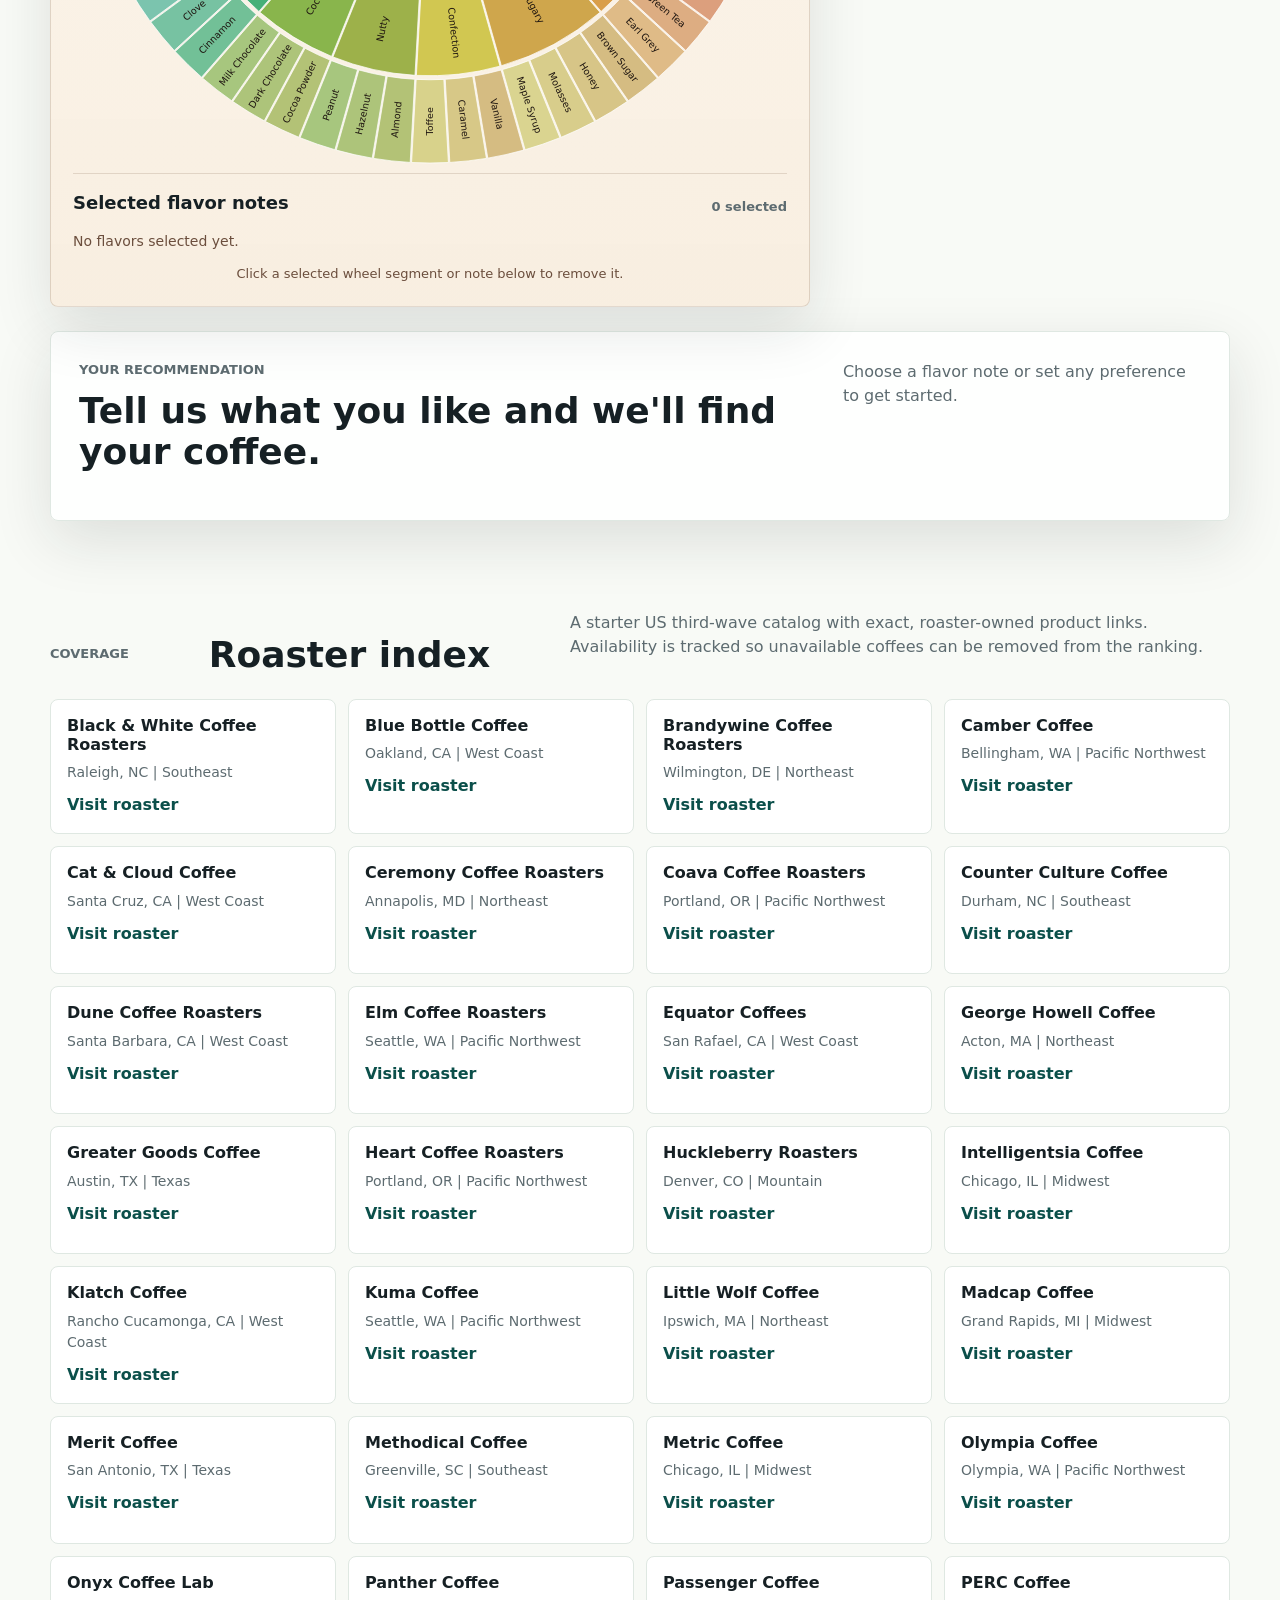
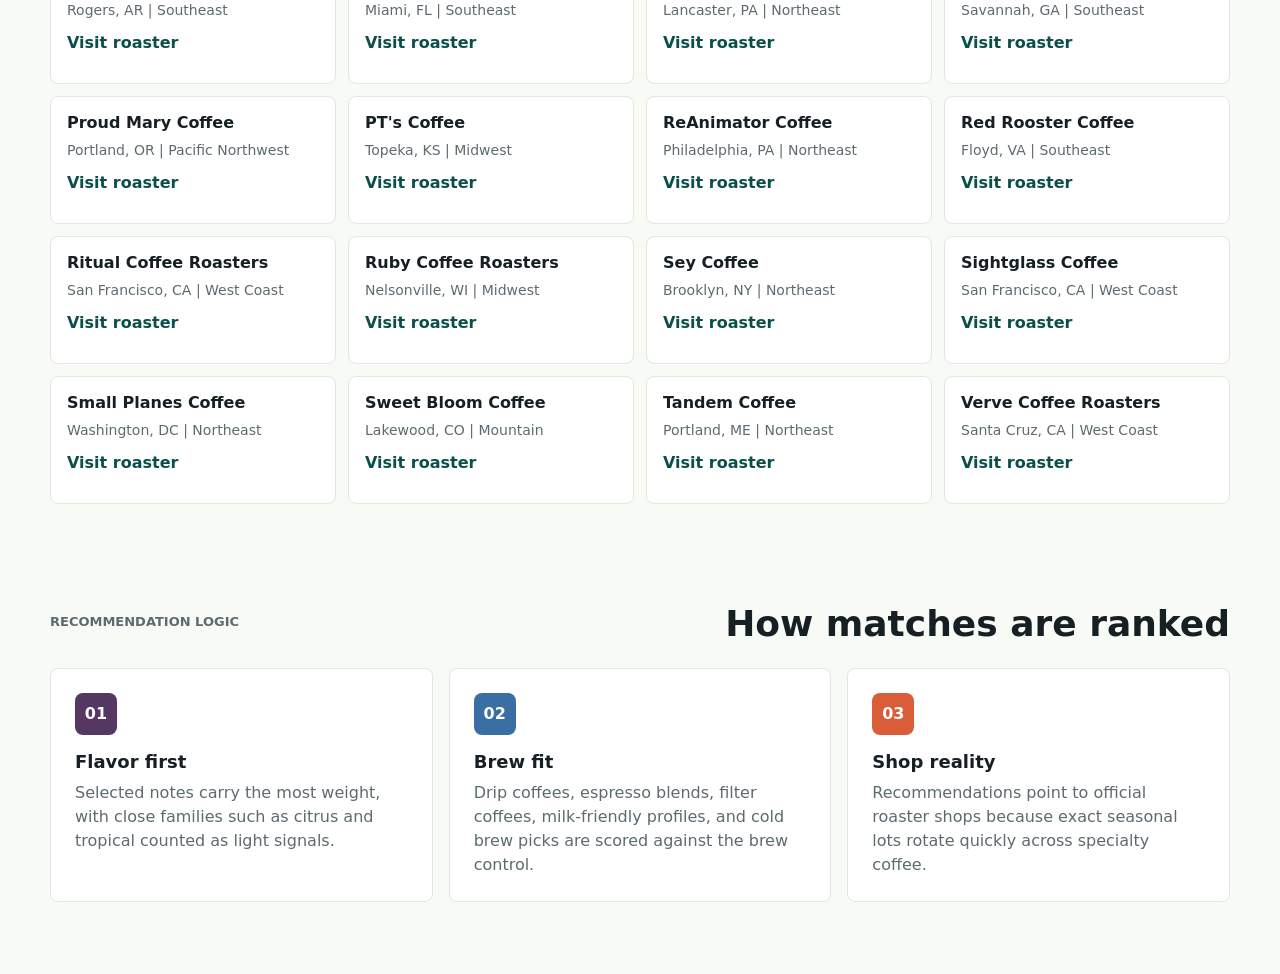
==== commit 20883e2d: "Add preference-driven recommendation empty state" ====
--- a/index.html
+++ b/index.html
@@ -11,7 +11,7 @@
     <link rel="stylesheet" href="styles.css?v=6">
     <script src="vendor/d3.min.js" defer></script>
     <script src="flavor-wheel.js?v=6" defer></script>
-    <script src="app.js?v=6" defer></script>
+    <script src="app.js?v=7" defer></script>
   </head>
   <body>
     <header class="hero">
@@ -167,10 +167,10 @@
         <section class="results-panel" aria-label="Recommended coffees">
           <div class="results-toolbar">
             <div>
-              <p class="eyebrow eyebrow--dark">Best match</p>
-              <h2 id="resultHeadline">Ready when you are</h2>
+              <p class="eyebrow eyebrow--dark" id="resultEyebrow">Your recommendation</p>
+              <h2 id="resultHeadline">Tell us what you like and we'll find your coffee.</h2>
             </div>
-            <p id="selectionSummary">Choose a few notes to sharpen the ranking.</p>
+            <p id="selectionSummary">Choose a flavor note or set any preference to get started.</p>
           </div>
 
           <div id="primaryMatch" aria-live="polite"></div>
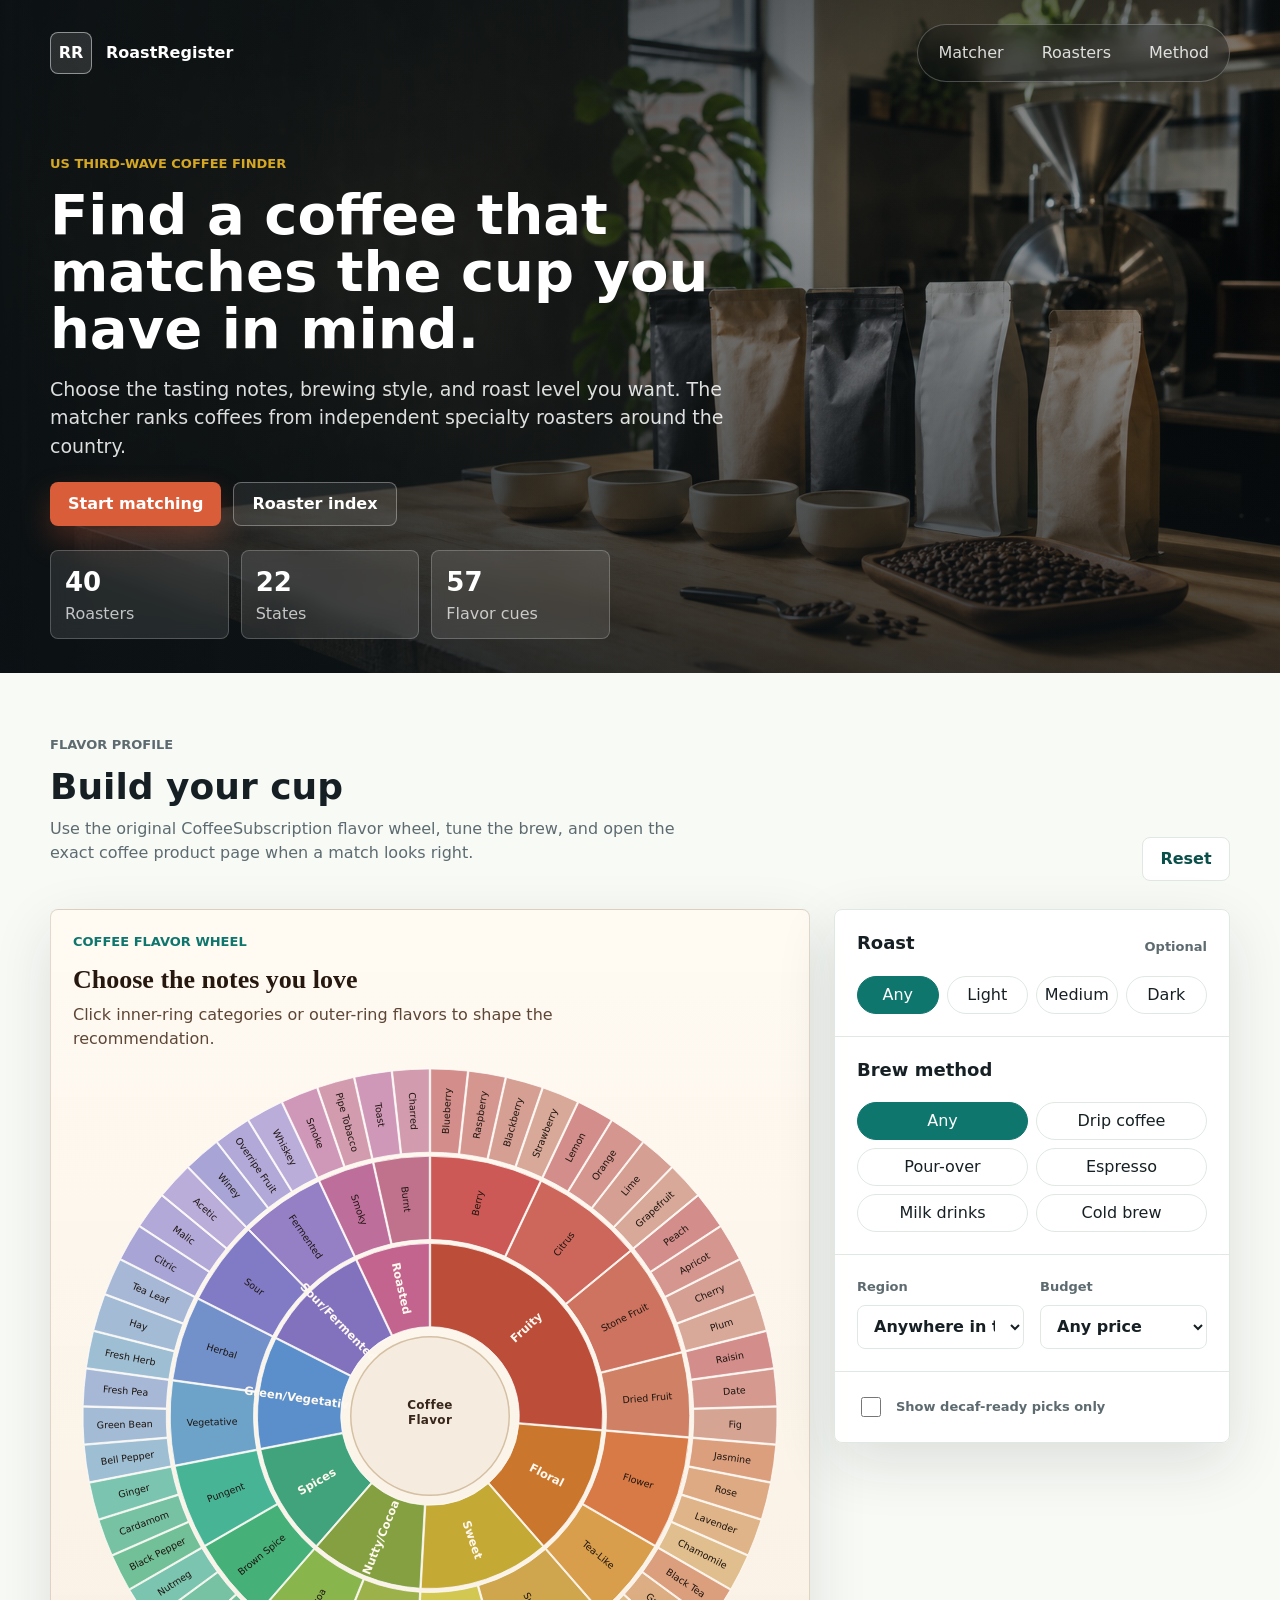
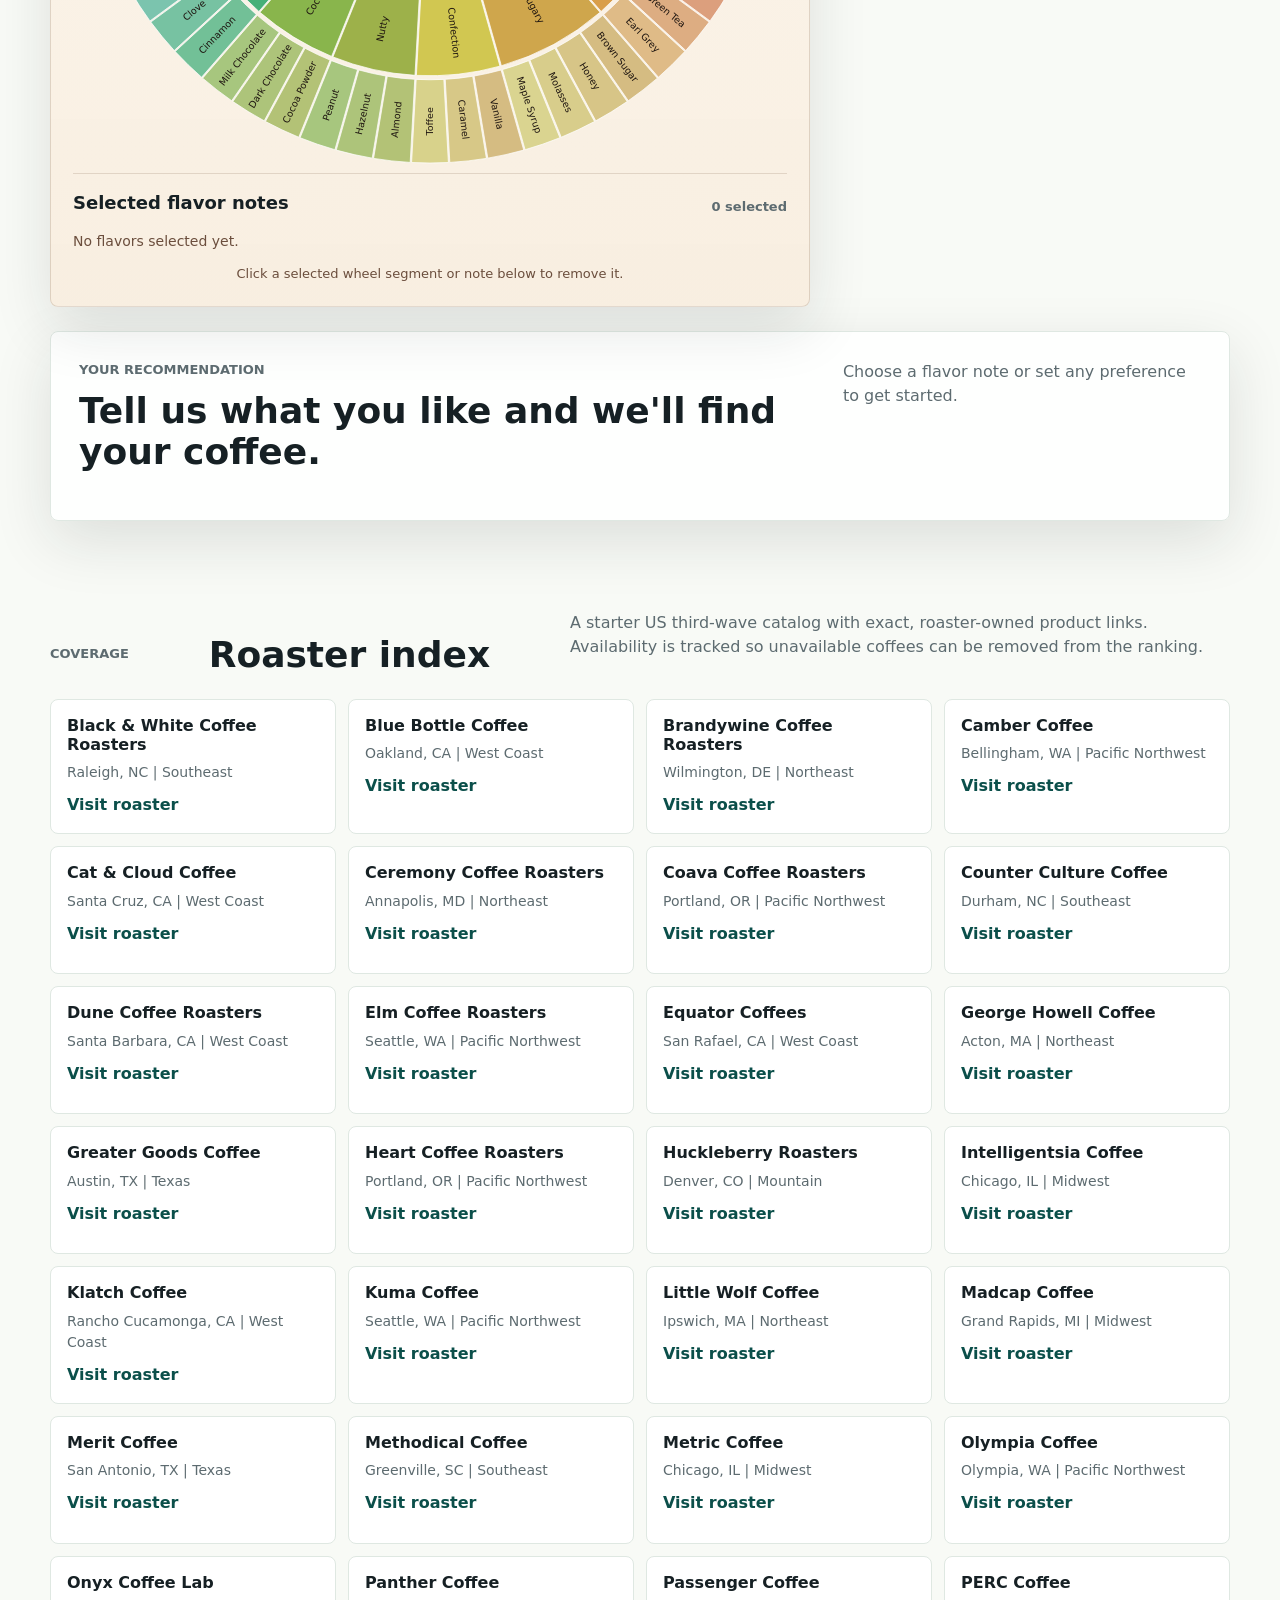
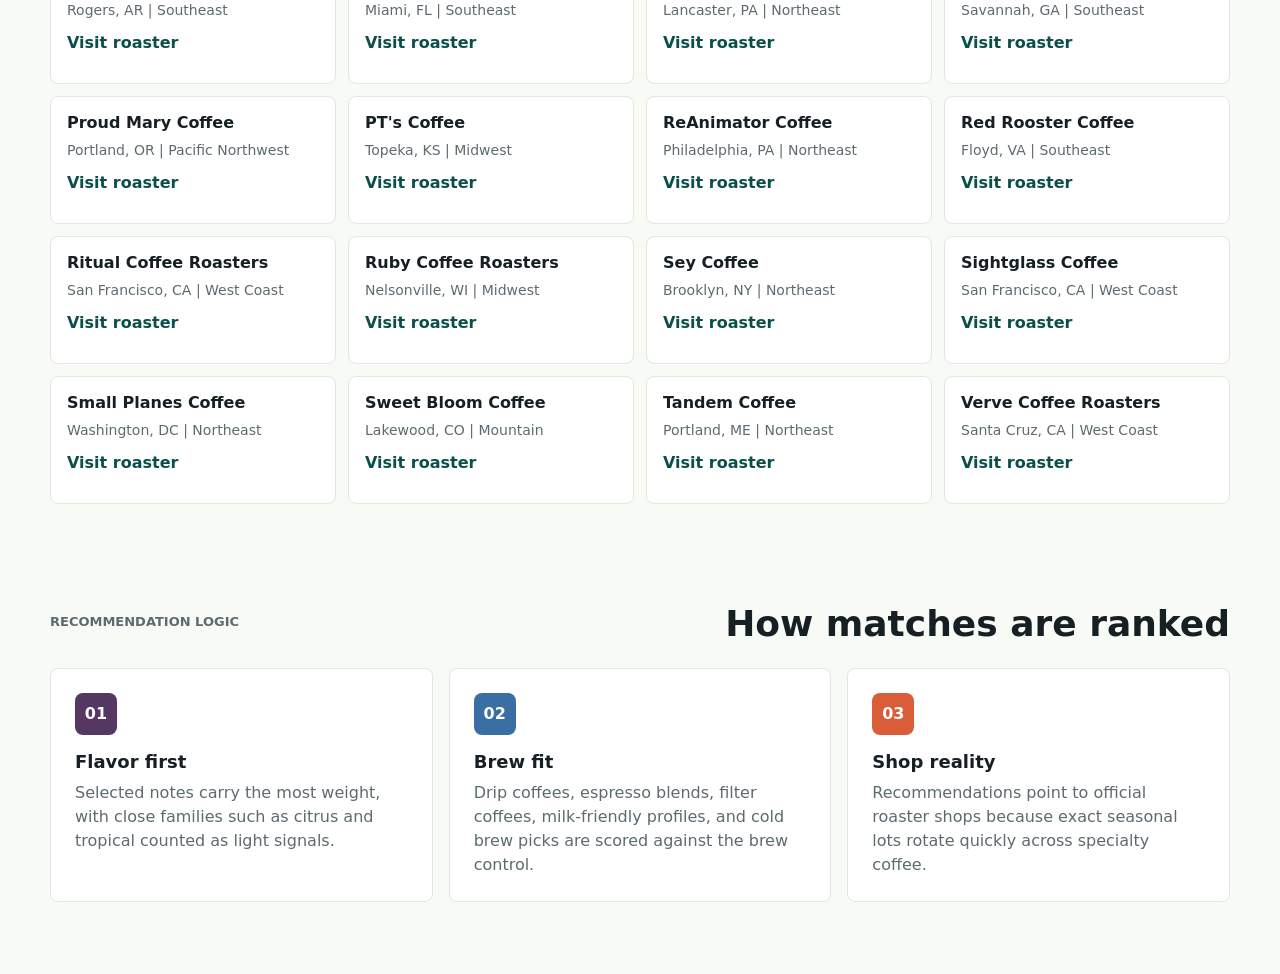
==== commit 01a9a13c: "setup some analytics on users who use the website." ====
--- a/index.html
+++ b/index.html
@@ -3,15 +3,17 @@
   <head>
     <meta charset="utf-8">
     <meta name="viewport" content="width=device-width, initial-scale=1">
-    <title>Coffee Referral | US Third-Wave Coffee Finder</title>
+    <title>RoastRegister | US Third-Wave Coffee Finder</title>
     <meta
       name="description"
       content="A flavor-first recommendation site for finding coffees from US third-wave roasters."
     >
+    <meta name="roast-register-ga4-id" content="">
     <link rel="stylesheet" href="styles.css?v=6">
     <script src="vendor/d3.min.js" defer></script>
     <script src="flavor-wheel.js?v=6" defer></script>
-    <script src="app.js?v=7" defer></script>
+    <script src="analytics.js?v=3" defer></script>
+    <script src="app.js?v=10" defer></script>
   </head>
   <body>
     <header class="hero">
@@ -23,9 +25,9 @@
       <div class="hero__shade" aria-hidden="true"></div>
 
       <nav class="topbar" aria-label="Primary navigation">
-        <a class="brand" href="#matcher" aria-label="Coffee Referral home">
-          <span class="brand__mark" aria-hidden="true">CR</span>
-          <span>Coffee Referral</span>
+        <a class="brand" href="#matcher" aria-label="RoastRegister home">
+          <span class="brand__mark" aria-hidden="true">RR</span>
+          <span>RoastRegister</span>
         </a>
         <div class="topbar__links">
           <a href="#matcher">Matcher</a>
@@ -34,7 +36,7 @@
         </div>
       </nav>
 
-      <section class="hero__content" aria-label="Coffee Referral introduction">
+      <section class="hero__content" aria-label="RoastRegister introduction">
         <p class="eyebrow">US Third-Wave Coffee Finder</p>
         <h1>Find a coffee that matches the cup you have in mind.</h1>
         <p class="hero__copy">
